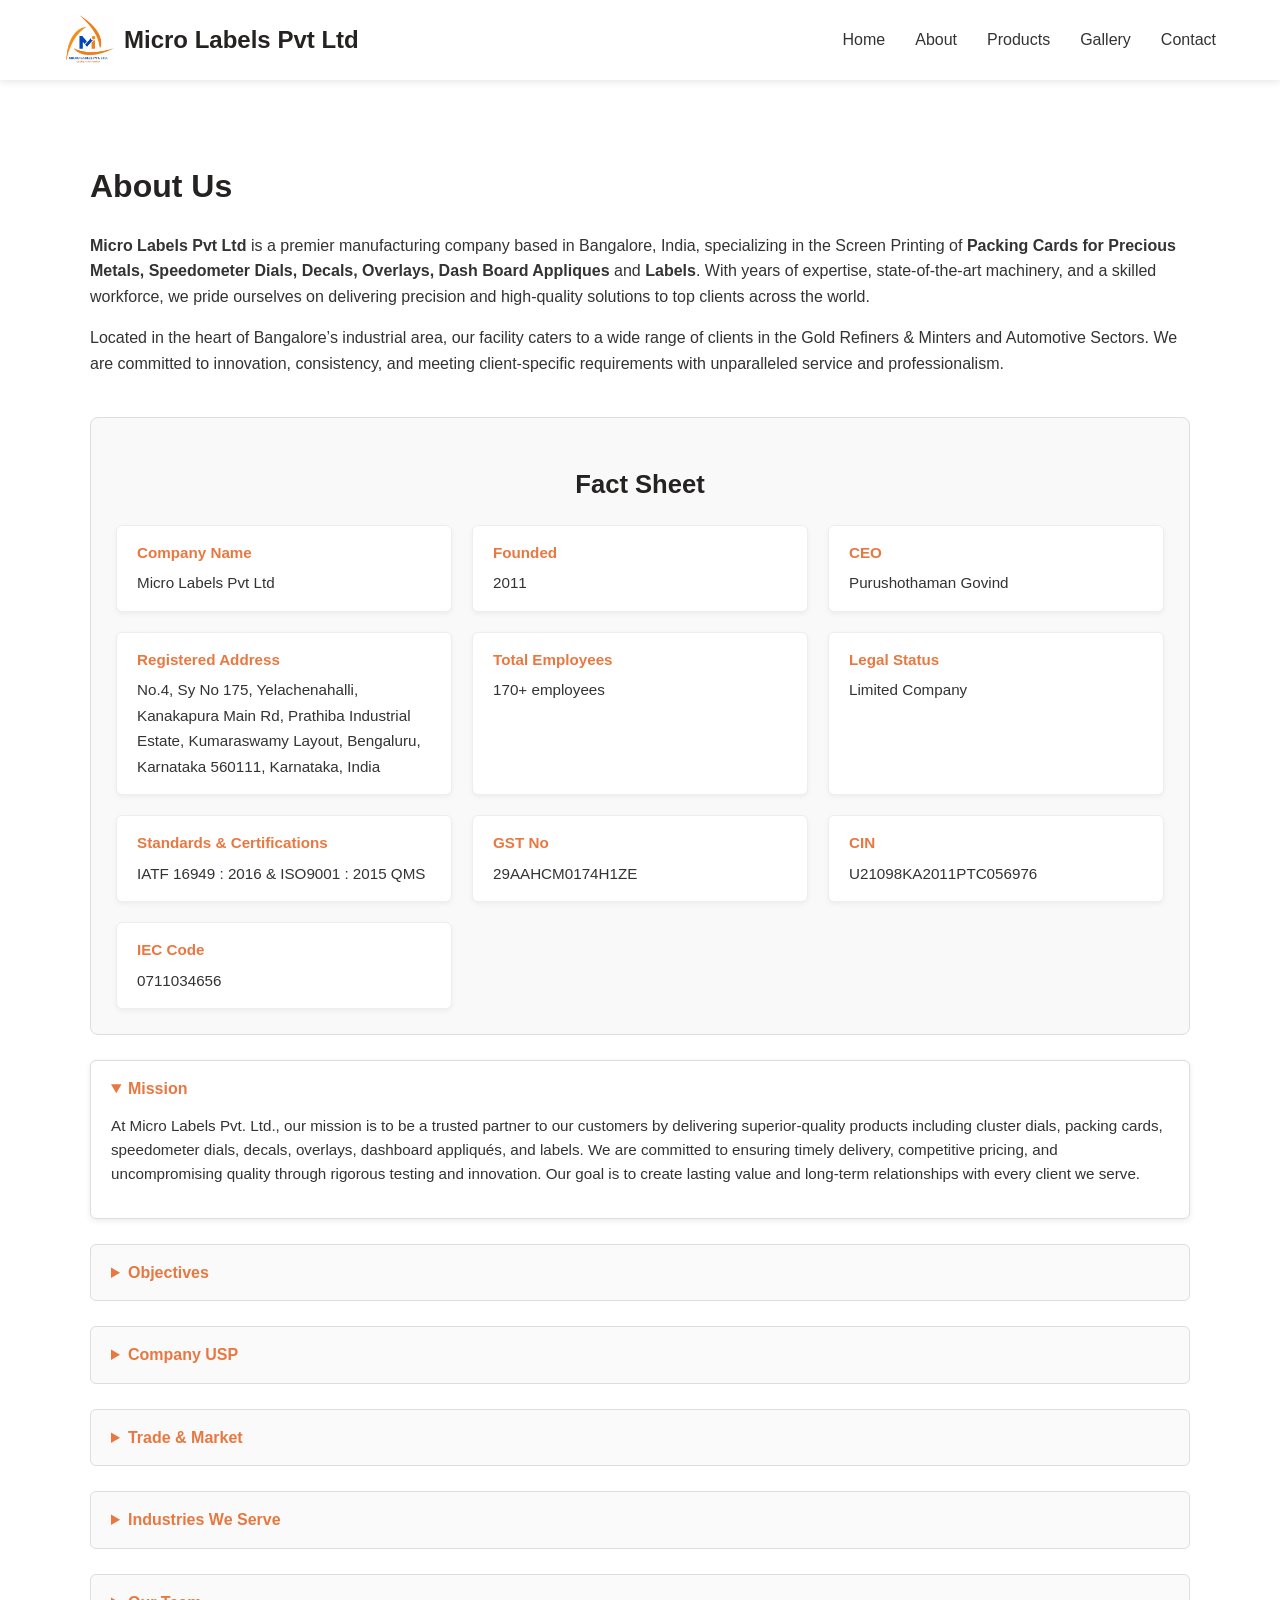
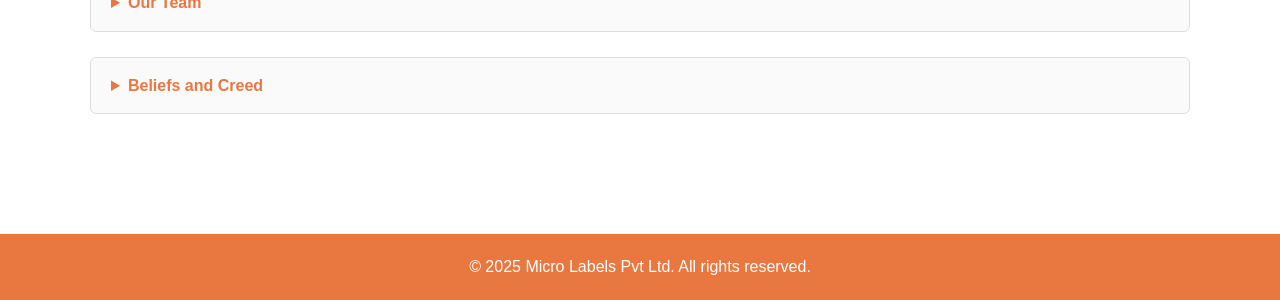
==== about.html @ 2e4897f5 "mlpl" ====
<!DOCTYPE html>
<html lang="en">

<head>
  <meta charset="UTF-8">
  <meta name="viewport" content="width=device-width, initial-scale=1.0">
  <title>Home - Micro Labels Pvt Ltd</title>
  <link rel="stylesheet" href="https://cdnjs.cloudflare.com/ajax/libs/font-awesome/6.5.0/css/all.min.css">
  <style>
    /* Reset and base styles */
    body {
      font-family: "Segoe UI", Tahoma, Geneva, Verdana, sans-serif;
      margin: 0;
      padding: 0;
      background-color: #fff;
      color: #333;
      line-height: 1.6;
      transition: all 0.3s ease;
    }

    a {
      text-decoration: none;
      color: inherit;
    }

    header {
      background: #fff;
      padding: 15px 5%;
      display: flex;
      align-items: center;
      justify-content: space-between;
      box-shadow: 0 2px 8px rgba(0, 0, 0, 0.1);
      position: relative;
      z-index: 10;
    }

    .logo-container {
      display: flex;
      align-items: center;
      gap: 10px;
    }

    .logo-container img {
      height: 50px;
      transition: 0.3s ease;
    }

    .company-name {
      font-size: 1.5rem;
      font-weight: bold;
      color: #252222;
      transition: 0.3s ease;
    }

    nav ul {
      list-style: none;
      display: flex;
      gap: 30px;
      margin: 0;
      padding: 0;
    }

    nav ul li a {
      font-weight: 500;
      transition: color 0.3s ease;
    }

    nav ul li a:hover {
      color: rgb(232, 120, 64);
    }

    .menu-toggle {
      display: none;
      font-size: 1.8rem;
      cursor: pointer;
      color: #252222;
    }

    main {
      padding: 60px 5%;
      max-width: 1100px;
      margin: auto;
    }

    h1 {
      color: #252222;
      margin-bottom: 20px;
      font-size: 2rem;
      transition: 0.3s ease;
    }

    p {
      margin-bottom: 16px;
      transition: 0.3s ease;
    }

    footer {
      background: rgb(232, 120, 64);
      color: #fff;
      text-align: center;
      padding: 20px 0;
      margin-top: 60px;
    }

    /* Fact Sheet styling */
    .fact-sheet {
      margin-top: 40px;
      background: #f9f9f9;
      border: 1px solid #ddd;
      padding: 25px;
      border-radius: 8px;
    }

    .fact-sheet h2 {
      margin-bottom: 20px;
      font-size: 1.6rem;
      color: #252222;
      text-align: center;
    }

    .fact-grid {
      display: grid;
      grid-template-columns: repeat(auto-fit, minmax(280px, 1fr));
      gap: 20px;
    }

    .fact-item {
      background: #fff;
      border: 1px solid #eee;
      padding: 15px 20px;
      border-radius: 6px;
      box-shadow: 0 2px 5px rgba(0, 0, 0, 0.05);
      transition: transform 0.2s ease, box-shadow 0.2s ease;
    }

    .fact-item:hover {
      transform: translateY(-3px);
      box-shadow: 0 4px 10px rgba(0, 0, 0, 0.1);
    }

    .fact-item strong {
      display: block;
      font-size: 0.95rem;
      color: rgb(232, 120, 64);
      margin-bottom: 5px;
    }

    .fact-item span {
      font-size: 0.95rem;
      color: #333;
    }

    /* Collapsible sections */
    details {
      margin-top: 25px;
      border: 1px solid #ddd;
      border-radius: 6px;
      padding: 15px 20px;
      background: #fafafa;
      transition: 0.3s ease;
    }

    details[open] {
      background: #fff;
      box-shadow: 0 2px 6px rgba(0, 0, 0, 0.08);
    }

    summary {
      font-weight: 600;
      cursor: pointer;
      color: rgb(232, 120, 64);
      font-size: 1rem;
    }

    summary::-webkit-details-marker {
      display: none;
    }

    details p,
    details ul {
      margin-top: 12px;
      font-size: 0.95rem;
    }

    /* Responsive - Tablet */
    @media (max-width: 768px) {
      .menu-toggle {
        display: block;
      }

      nav {
        position: fixed;
        top: 0;
        right: -250px;
        height: 100%;
        width: 250px;
        background: #fff;
        box-shadow: -2px 0 8px rgba(0, 0, 0, 0.15);
        transition: right 0.3s ease;
        display: flex;
        flex-direction: column;
        padding-top: 80px;
        z-index: 9;
      }

      nav.open {
        right: 0;
      }

      nav ul {
        flex-direction: column;
        gap: 20px;
        padding-left: 0;
        margin: 0;
      }

      nav ul li {
        text-align: center;
      }

      main {
        padding: 50px 5%;
      }
    }

    /* Ultra small screens (<480px) */
    @media (max-width: 480px) {
      header {
        padding: 10px 3%;
      }

      .logo-container img {
        height: 40px;
      }

      .company-name {
        font-size: 1.2rem;
      }

      h1 {
        font-size: 1.4rem;
      }

      p {
        font-size: 0.9rem;
      }

      nav {
        width: 200px;
      }
    }

    /* Overlay for mobile menu */
    .overlay {
      display: none;
      position: fixed;
      top: 0;
      left: 0;
      height: 100%;
      width: 100%;
      background: rgba(0, 0, 0, 0.3);
      z-index: 8;
      transition: opacity 0.3s ease;
    }

    .overlay.active {
      display: block;
    }
  </style>
</head>

<body>
  <header>
    <div class="logo-container">
      <img src="./logo.jpg" alt="Micro Labels Logo">
      <span class="company-name">Micro Labels Pvt Ltd</span>
    </div>
    <i class="fas fa-bars menu-toggle"></i>
    <nav>
      <ul>
        <li><a href="./index.html">Home</a></li>
        <li><a href="./about.html">About</a></li>
        <li><a href="./Products.html">Products</a></li>
        <li><a href="./Gallery.html">Gallery</a></li>
        <li><a href="./Contact.html">Contact</a></li>
      </ul>
    </nav>
  </header>

  <div class="overlay"></div>

  <!-- Replace ONLY the <main> content in your existing code with the following -->
<main>
  <h1>About Us</h1>
  <p><strong>Micro Labels Pvt Ltd</strong> is a premier manufacturing company based in Bangalore, India, specializing in the Screen Printing of <strong>Packing Cards for Precious Metals, Speedometer Dials, Decals, Overlays, Dash Board Appliques</strong> and <strong>Labels</strong>. With years of expertise, state-of-the-art machinery, and a skilled workforce, we pride ourselves on delivering precision and high-quality solutions to top clients across the world.</p>
  <p>Located in the heart of Bangalore’s industrial area, our facility caters to a wide range of clients in the Gold Refiners & Minters and Automotive Sectors. We are committed to innovation, consistency, and meeting client-specific requirements with unparalleled service and professionalism.</p>

  <!-- Fact Sheet Section -->
  <div class="fact-sheet">
    <h2>Fact Sheet</h2>
    <div class="fact-grid">
      <div class="fact-item"><strong>Company Name</strong><span>Micro Labels Pvt Ltd</span></div>
      <div class="fact-item"><strong>Founded</strong><span>2011</span></div>
      <div class="fact-item"><strong>CEO</strong><span>Purushothaman Govind</span></div>
      <div class="fact-item"><strong>Registered Address</strong><span>No.4, Sy No 175, Yelachenahalli, Kanakapura Main Rd, Prathiba Industrial Estate, Kumaraswamy Layout, Bengaluru, Karnataka 560111, Karnataka, India</span></div>
      <div class="fact-item"><strong>Total Employees</strong><span>170+ employees</span></div>
      <div class="fact-item"><strong>Legal Status</strong><span>Limited Company</span></div>
      <div class="fact-item"><strong>Standards & Certifications</strong><span>IATF 16949 : 2016 & ISO9001 : 2015 QMS</span></div>
      <div class="fact-item"><strong>GST No</strong><span>29AAHCM0174H1ZE</span></div>
      <div class="fact-item"><strong>CIN</strong><span>U21098KA2011PTC056976</span></div>
      <div class="fact-item"><strong>IEC Code</strong><span>0711034656</span></div>
      </div>
  </div>

  <!-- Additional Details -->
  <details open>
    <summary>Mission</summary>
    <p>At Micro Labels Pvt. Ltd., our mission is to be a trusted partner to our customers by delivering superior-quality products including cluster dials, packing cards, speedometer dials, decals, overlays, dashboard appliqués, and labels. We are committed to ensuring timely delivery, competitive pricing, and uncompromising quality through rigorous testing and innovation. Our goal is to create lasting value and long-term relationships with every client we serve.</p>
  </details>

  <details>
    <summary>Objectives</summary>
    <ul>
      <li>To serve our clients adequately through qualitative products with a global vision in mind</li>
      <li>To achieve personal and professional goals by offering the most qualitative range in the industry</li>
      <li>To maintain and sustain constant growth in the company with dedication</li>
      <li>To offer appropriate solutions to customer issues successfully</li>
    </ul>
  </details>

  <details>
    <summary>Company USP</summary>
    <ul>
      <li>Experienced R&D Department</li>
      <li>Large Production Capacity</li>
      <li>Quality Measures / Testing Facilities</li>
    </ul>
  </details>

  <details>
    <summary>Trade & Market</summary>
    <ul>
      <li>Export Percentage: Up to 50%</li>
      <li>Export Countries: UAE, South Korea, Germany, Egypt.</li>
    </ul>
  </details>

  <details>
    <summary>Industries We Serve</summary>
    <ul>
      <li>Automobile Industries</li>
      <li>Gold Minting & Refiners</li>
      <li>Electrical & Electronic Industries</li>
    </ul>
  </details>

  <details>
    <summary>Our Team</summary>
    <p>We have the support of efficient and well-qualified manpower — engineers, technicians, procurement agents, R&D staff, warehousing & packaging personnel, and other support staff. This helps us with both bulk production and timely delivery.</p>
  </details>

  <details>
    <summary>Beliefs and Creed</summary>
    <ul>
      <li>Work with zeal, enthusiasm, interest, and high spirits</li>
      <li>Help ourselves in the best possible manner to achieve our goals</li>
      <li>Create a cordial and comfortable work environment</li>
    </ul>
  </details>
</main>
  <footer>
    &copy; 2025 Micro Labels Pvt Ltd. All rights reserved.
  </footer>

  <script>
    const menuToggle = document.querySelector('.menu-toggle');
    const nav = document.querySelector('nav');
    const overlay = document.querySelector('.overlay');

    menuToggle.addEventListener('click', () => {
      nav.classList.toggle('open');
      overlay.classList.toggle('active');
    });

    overlay.addEventListener('click', () => {
      nav.classList.remove('open');
      overlay.classList.remove('active');
    });
  </script>
</body>

</html>
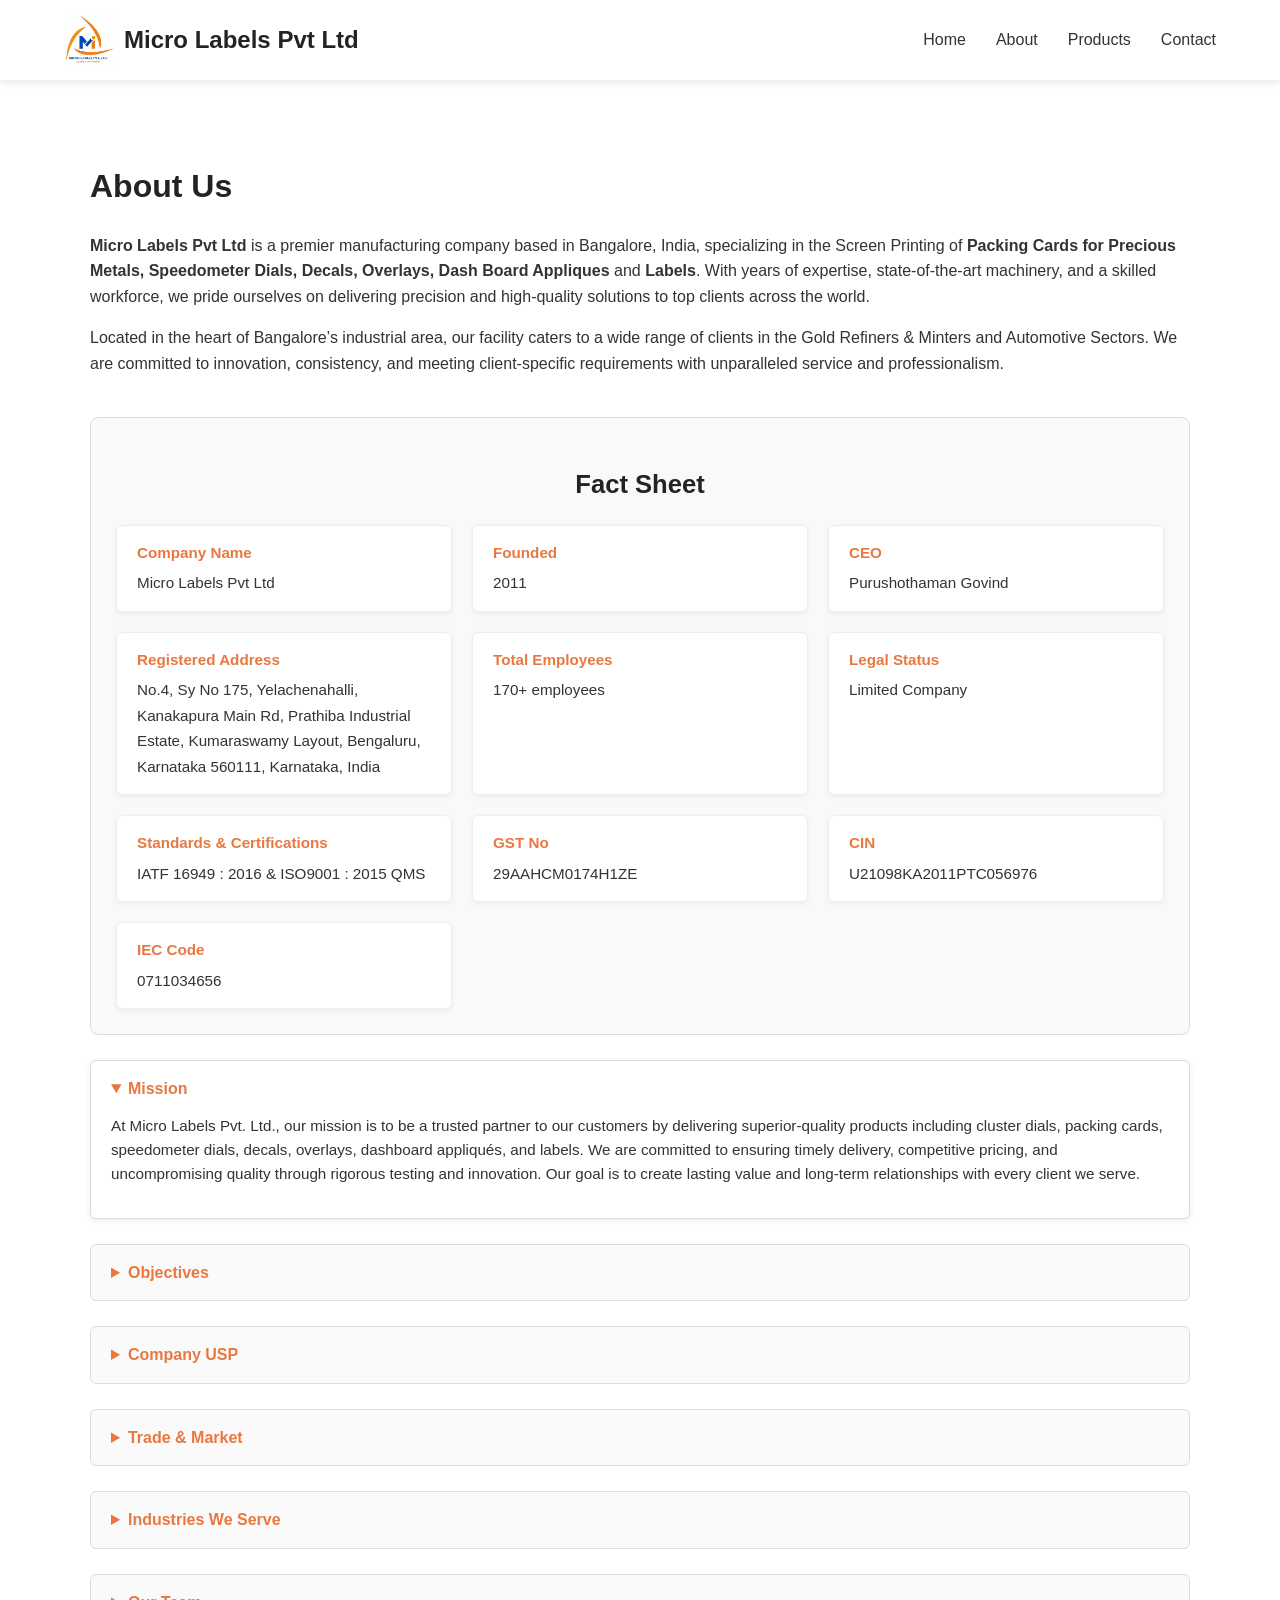
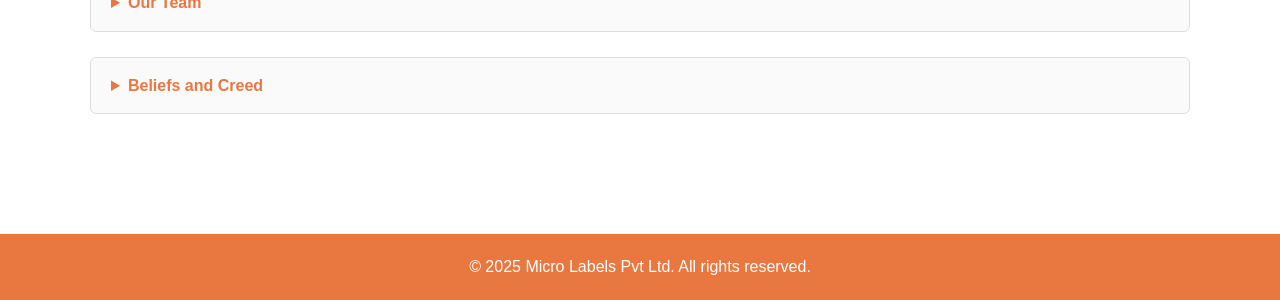
==== commit dc1e4185: "Initial commit" ====
--- a/about.html
+++ b/about.html
@@ -281,7 +281,6 @@
         <li><a href="./index.html">Home</a></li>
         <li><a href="./about.html">About</a></li>
         <li><a href="./Products.html">Products</a></li>
-        <li><a href="./Gallery.html">Gallery</a></li>
         <li><a href="./Contact.html">Contact</a></li>
       </ul>
     </nav>
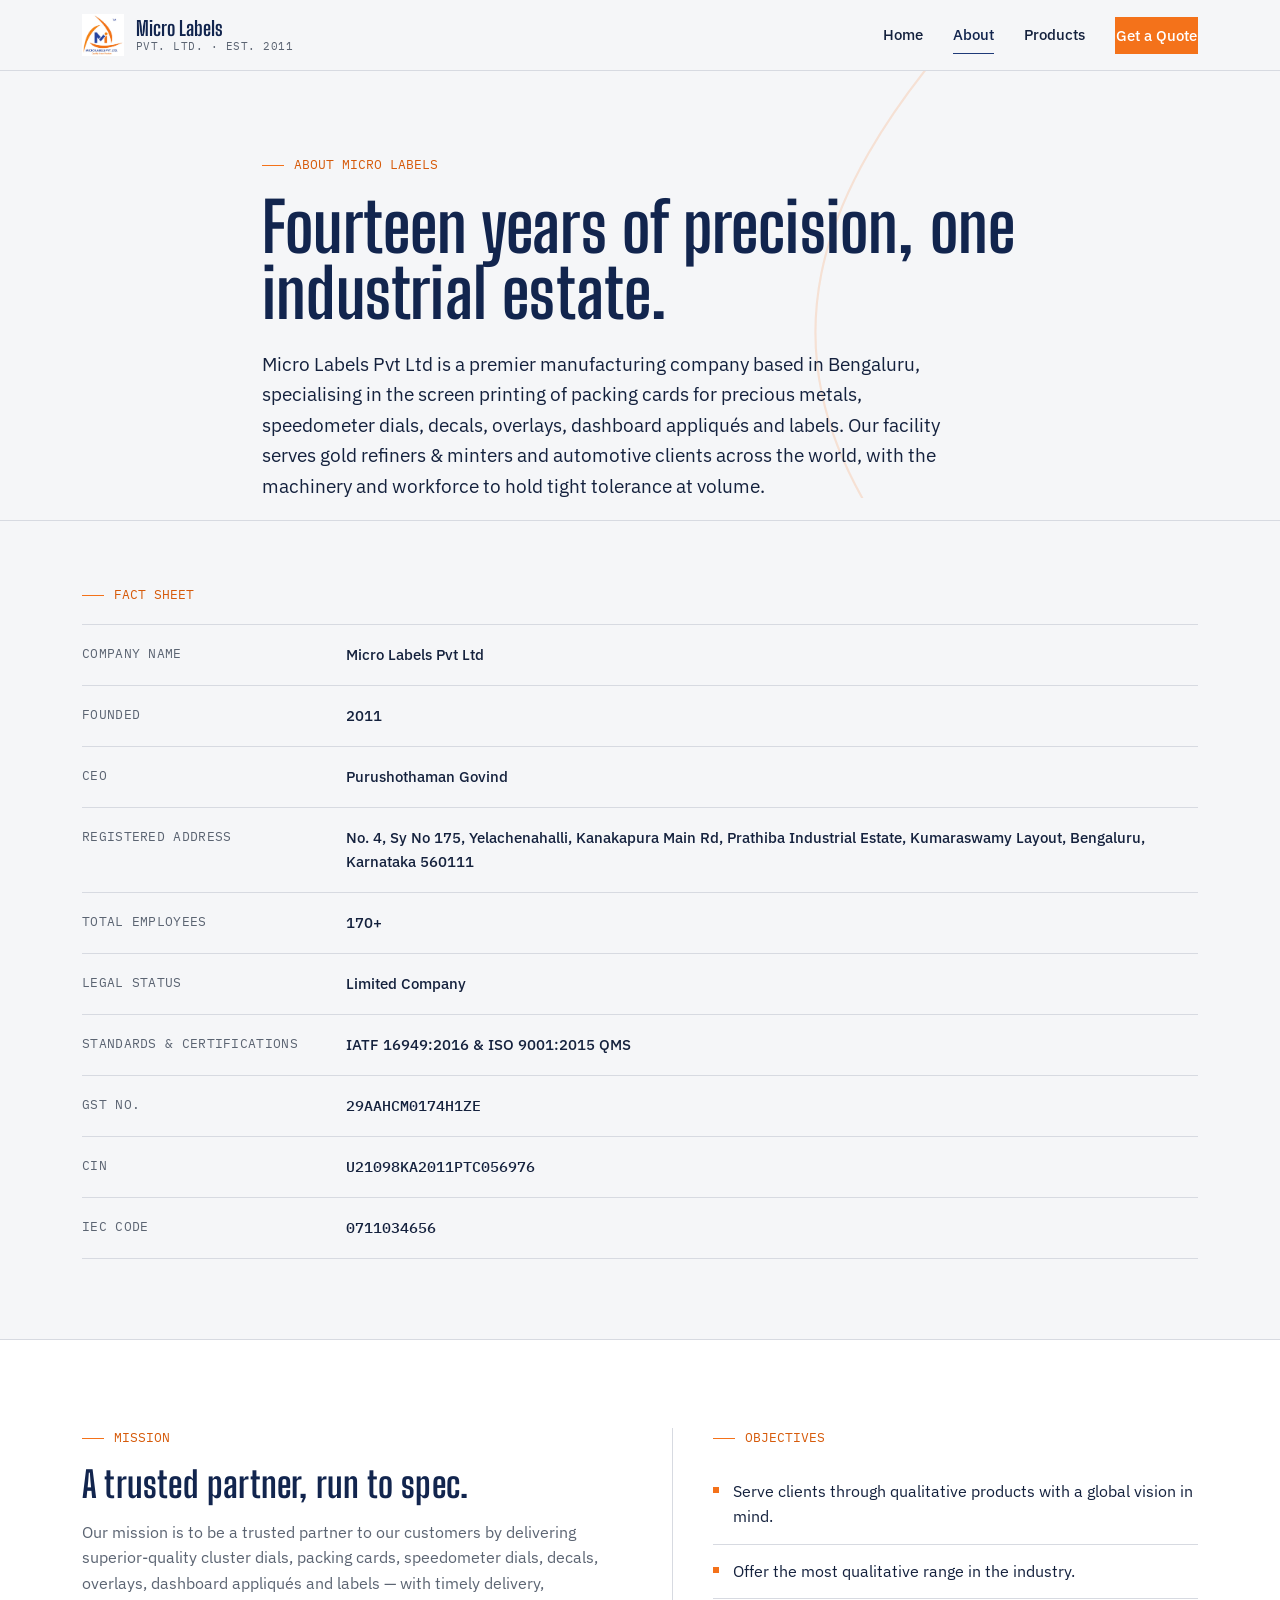
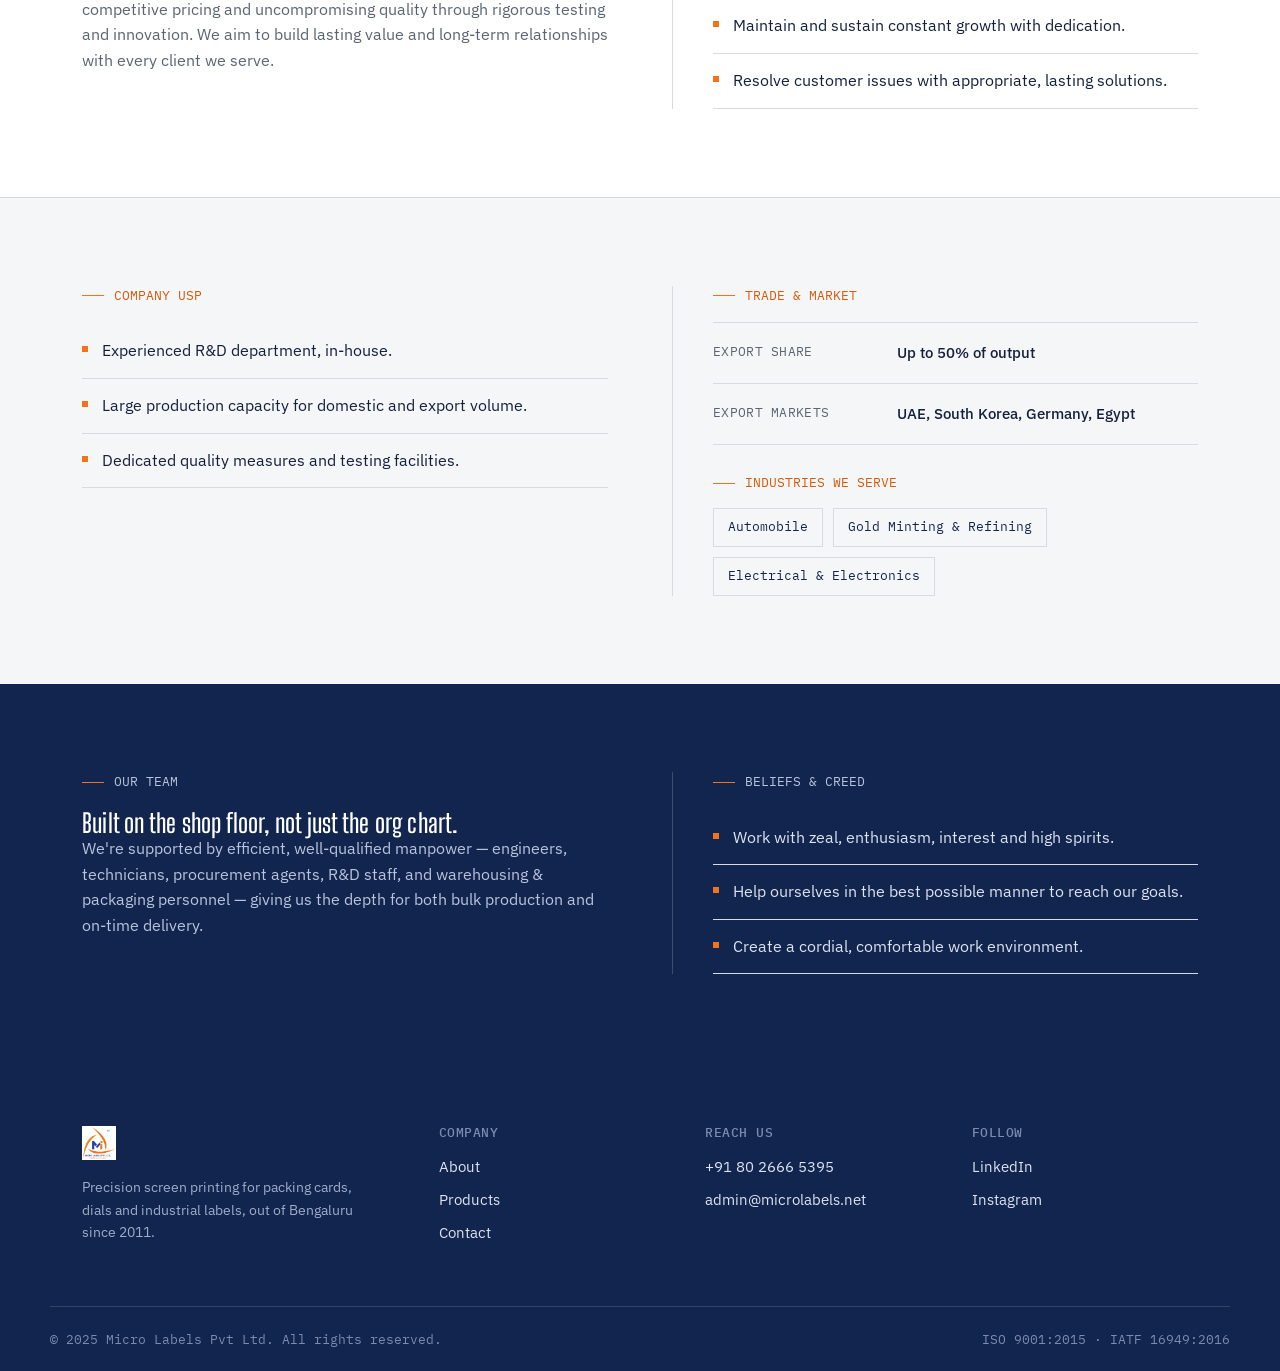
==== commit 0e3a4273: "Add files via upload" ====
--- a/about.html
+++ b/about.html
@@ -1,391 +1,153 @@
 <!DOCTYPE html>
 <html lang="en">
+<head>
+<meta charset="UTF-8">
+<meta name="viewport" content="width=device-width, initial-scale=1.0">
+<title>About &mdash; Micro Labels Pvt Ltd</title>
+<meta name="description" content="Micro Labels Pvt Ltd, founded 2011 in Bengaluru: 170+ employees, ISO 9001:2015 and IATF 16949:2016 certified manufacturer of packing cards, dials and labels.">
+<link rel="stylesheet" href="style.css">
+</head>
+<body>
 
-<head>
-  <meta charset="UTF-8">
-  <meta name="viewport" content="width=device-width, initial-scale=1.0">
-  <title>Home - Micro Labels Pvt Ltd</title>
-  <link rel="stylesheet" href="https://cdnjs.cloudflare.com/ajax/libs/font-awesome/6.5.0/css/all.min.css">
-  <style>
-    /* Reset and base styles */
-    body {
-      font-family: "Segoe UI", Tahoma, Geneva, Verdana, sans-serif;
-      margin: 0;
-      padding: 0;
-      background-color: #fff;
-      color: #333;
-      line-height: 1.6;
-      transition: all 0.3s ease;
-    }
+<header class="site-header">
+  <div class="header-inner">
+    <a class="brand" href="index.html">
+      <img class="brand-mark" src="logo.jpg" alt="Micro Labels Pvt Ltd">
+      <span class="brand-word">Micro Labels<small>PVT. LTD. &middot; EST. 2011</small></span>
+    </a>
+    <nav class="site-nav">
+      <a href="index.html">Home</a>
+      <a href="about.html" class="active">About</a>
+      <a href="Products.html">Products</a>
+      <a href="Contact.html" class="btn nav-cta">Get a Quote</a>
+    </nav>
+  </div>
+</header>
 
-    a {
-      text-decoration: none;
-      color: inherit;
-    }
+<section class="hero" style="padding-bottom:0;">
+  <svg class="hero-arc" viewBox="0 0 1200 400" preserveAspectRatio="none" aria-hidden="true">
+    <path d="M 900 -40 C 760 120, 720 260, 820 420" fill="none" stroke="#F4721A" stroke-width="2" opacity="0.16"/>
+  </svg>
+  <div class="wrap" style="position:relative; z-index:1; max-width:820px;">
+    <p class="eyebrow">ABOUT MICRO LABELS</p>
+    <h1 style="font-size:clamp(40px,6vw,68px);">Fourteen years of precision, one industrial estate.</h1>
+    <p class="lede" style="margin-top:22px;">Micro Labels Pvt Ltd is a premier manufacturing company based in Bengaluru, specialising in the screen printing of packing cards for precious metals, speedometer dials, decals, overlays, dashboard appliqu&eacute;s and labels. Our facility serves gold refiners &amp; minters and automotive clients across the world, with the machinery and workforce to hold tight tolerance at volume.</p>
+  </div>
+</section>
 
-    header {
-      background: #fff;
-      padding: 15px 5%;
-      display: flex;
-      align-items: center;
-      justify-content: space-between;
-      box-shadow: 0 2px 8px rgba(0, 0, 0, 0.1);
-      position: relative;
-      z-index: 10;
-    }
+<section class="section-tight">
+  <div class="wrap">
+    <p class="eyebrow">FACT SHEET</p>
+    <dl class="factsheet">
+      <div class="fact-row"><dt>COMPANY NAME</dt><dd>Micro Labels Pvt Ltd</dd></div>
+      <div class="fact-row"><dt>FOUNDED</dt><dd>2011</dd></div>
+      <div class="fact-row"><dt>CEO</dt><dd>Purushothaman Govind</dd></div>
+      <div class="fact-row"><dt>REGISTERED ADDRESS</dt><dd>No. 4, Sy No 175, Yelachenahalli, Kanakapura Main Rd, Prathiba Industrial Estate, Kumaraswamy Layout, Bengaluru, Karnataka 560111</dd></div>
+      <div class="fact-row"><dt>TOTAL EMPLOYEES</dt><dd>170+</dd></div>
+      <div class="fact-row"><dt>LEGAL STATUS</dt><dd>Limited Company</dd></div>
+      <div class="fact-row"><dt>STANDARDS &amp; CERTIFICATIONS</dt><dd>IATF 16949:2016 &amp; ISO 9001:2015 QMS</dd></div>
+      <div class="fact-row"><dt>GST NO.</dt><dd class="mono">29AAHCM0174H1ZE</dd></div>
+      <div class="fact-row"><dt>CIN</dt><dd class="mono">U21098KA2011PTC056976</dd></div>
+      <div class="fact-row"><dt>IEC CODE</dt><dd class="mono">0711034656</dd></div>
+    </dl>
+  </div>
+</section>
 
-    .logo-container {
-      display: flex;
-      align-items: center;
-      gap: 10px;
-    }
+<section class="on-steel">
+  <div class="wrap split">
+    <div>
+      <p class="eyebrow">MISSION</p>
+      <h2 style="font-size:clamp(26px,3vw,36px);">A trusted partner, run to spec.</h2>
+      <p style="margin-top:18px;">Our mission is to be a trusted partner to our customers by delivering superior-quality cluster dials, packing cards, speedometer dials, decals, overlays, dashboard appliqu&eacute;s and labels &mdash; with timely delivery, competitive pricing and uncompromising quality through rigorous testing and innovation. We aim to build lasting value and long-term relationships with every client we serve.</p>
+    </div>
+    <div class="rule-left">
+      <p class="eyebrow" style="margin-bottom:16px;">OBJECTIVES</p>
+      <ul class="list-plain">
+        <li>Serve clients through qualitative products with a global vision in mind.</li>
+        <li>Offer the most qualitative range in the industry.</li>
+        <li>Maintain and sustain constant growth with dedication.</li>
+        <li>Resolve customer issues with appropriate, lasting solutions.</li>
+      </ul>
+    </div>
+  </div>
+</section>
 
-    .logo-container img {
-      height: 50px;
-      transition: 0.3s ease;
-    }
+<section>
+  <div class="wrap split">
+    <div>
+      <p class="eyebrow">COMPANY USP</p>
+      <ul class="list-plain">
+        <li>Experienced R&amp;D department, in-house.</li>
+        <li>Large production capacity for domestic and export volume.</li>
+        <li>Dedicated quality measures and testing facilities.</li>
+      </ul>
+    </div>
+    <div class="rule-left">
+      <p class="eyebrow" style="margin-bottom:16px;">TRADE &amp; MARKET</p>
+      <div class="fact-row" style="grid-template-columns: 160px 1fr; border-top:1px solid var(--steel-line);">
+        <dt style="font-family:var(--font-mono); font-size:12.5px; color:var(--muted);">EXPORT SHARE</dt>
+        <dd style="margin:0; font-weight:500;">Up to 50% of output</dd>
+      </div>
+      <div class="fact-row" style="grid-template-columns: 160px 1fr;">
+        <dt style="font-family:var(--font-mono); font-size:12.5px; color:var(--muted);">EXPORT MARKETS</dt>
+        <dd style="margin:0; font-weight:500;">UAE, South Korea, Germany, Egypt</dd>
+      </div>
+      <p class="eyebrow" style="margin:28px 0 14px;">INDUSTRIES WE SERVE</p>
+      <div class="pill-list">
+        <span class="pill">Automobile</span>
+        <span class="pill">Gold Minting &amp; Refining</span>
+        <span class="pill">Electrical &amp; Electronics</span>
+      </div>
+    </div>
+  </div>
+</section>
 
-    .company-name {
-      font-size: 1.5rem;
-      font-weight: bold;
-      color: #252222;
-      transition: 0.3s ease;
-    }
+<section class="on-navy">
+  <div class="wrap split">
+    <div>
+      <p class="eyebrow">OUR TEAM</p>
+      <h3>Built on the shop floor, not just the org chart.</h3>
+      <p>We're supported by efficient, well-qualified manpower &mdash; engineers, technicians, procurement agents, R&amp;D staff, and warehousing &amp; packaging personnel &mdash; giving us the depth for both bulk production and on-time delivery.</p>
+    </div>
+    <div class="rule-left" style="border-color: rgba(255,255,255,0.18);">
+      <p class="eyebrow">BELIEFS &amp; CREED</p>
+      <ul class="list-plain" style="color:#fff;">
+        <li style="color:#DCE2EF;">Work with zeal, enthusiasm, interest and high spirits.</li>
+        <li style="color:#DCE2EF;">Help ourselves in the best possible manner to reach our goals.</li>
+        <li style="color:#DCE2EF;">Create a cordial, comfortable work environment.</li>
+      </ul>
+    </div>
+  </div>
+</section>
 
-    nav ul {
-      list-style: none;
-      display: flex;
-      gap: 30px;
-      margin: 0;
-      padding: 0;
-    }
+<footer class="site-footer">
+  <div class="wrap footer-grid">
+    <div class="footer-brand">
+      <img class="footer-mark" src="logo.jpg" alt="Micro Labels Pvt Ltd">
+      <p>Precision screen printing for packing cards, dials and industrial labels, out of Bengaluru since 2011.</p>
+    </div>
+    <div class="footer-col">
+      <h3>COMPANY</h3>
+      <a href="about.html">About</a>
+      <a href="Products.html">Products</a>
+      <a href="Contact.html">Contact</a>
+    </div>
+    <div class="footer-col">
+      <h3>REACH US</h3>
+      <a href="tel:+918026665395">+91 80 2666 5395</a>
+      <a href="mailto:admin@microlabels.net">admin@microlabels.net</a>
+    </div>
+    <div class="footer-col">
+      <h3>FOLLOW</h3>
+      <a href="https://www.linkedin.com/in/micro-labels-pvt-ltd-71b951381" target="_blank" rel="noopener">LinkedIn</a>
+      <a href="https://www.instagram.com/microlabels.pvt.ltd?igsh=aDNhcXE5Z3B6YW5l&utm_source=qr" target="_blank" rel="noopener">Instagram</a>
+    </div>
+  </div>
+  <div class="wrap footer-bottom">
+    <span>© 2025 Micro Labels Pvt Ltd. All rights reserved.</span>
+    <span>ISO 9001:2015 &middot; IATF 16949:2016</span>
+  </div>
+</footer>
 
-    nav ul li a {
-      font-weight: 500;
-      transition: color 0.3s ease;
-    }
-
-    nav ul li a:hover {
-      color: rgb(232, 120, 64);
-    }
-
-    .menu-toggle {
-      display: none;
-      font-size: 1.8rem;
-      cursor: pointer;
-      color: #252222;
-    }
-
-    main {
-      padding: 60px 5%;
-      max-width: 1100px;
-      margin: auto;
-    }
-
-    h1 {
-      color: #252222;
-      margin-bottom: 20px;
-      font-size: 2rem;
-      transition: 0.3s ease;
-    }
-
-    p {
-      margin-bottom: 16px;
-      transition: 0.3s ease;
-    }
-
-    footer {
-      background: rgb(232, 120, 64);
-      color: #fff;
-      text-align: center;
-      padding: 20px 0;
-      margin-top: 60px;
-    }
-
-    /* Fact Sheet styling */
-    .fact-sheet {
-      margin-top: 40px;
-      background: #f9f9f9;
-      border: 1px solid #ddd;
-      padding: 25px;
-      border-radius: 8px;
-    }
-
-    .fact-sheet h2 {
-      margin-bottom: 20px;
-      font-size: 1.6rem;
-      color: #252222;
-      text-align: center;
-    }
-
-    .fact-grid {
-      display: grid;
-      grid-template-columns: repeat(auto-fit, minmax(280px, 1fr));
-      gap: 20px;
-    }
-
-    .fact-item {
-      background: #fff;
-      border: 1px solid #eee;
-      padding: 15px 20px;
-      border-radius: 6px;
-      box-shadow: 0 2px 5px rgba(0, 0, 0, 0.05);
-      transition: transform 0.2s ease, box-shadow 0.2s ease;
-    }
-
-    .fact-item:hover {
-      transform: translateY(-3px);
-      box-shadow: 0 4px 10px rgba(0, 0, 0, 0.1);
-    }
-
-    .fact-item strong {
-      display: block;
-      font-size: 0.95rem;
-      color: rgb(232, 120, 64);
-      margin-bottom: 5px;
-    }
-
-    .fact-item span {
-      font-size: 0.95rem;
-      color: #333;
-    }
-
-    /* Collapsible sections */
-    details {
-      margin-top: 25px;
-      border: 1px solid #ddd;
-      border-radius: 6px;
-      padding: 15px 20px;
-      background: #fafafa;
-      transition: 0.3s ease;
-    }
-
-    details[open] {
-      background: #fff;
-      box-shadow: 0 2px 6px rgba(0, 0, 0, 0.08);
-    }
-
-    summary {
-      font-weight: 600;
-      cursor: pointer;
-      color: rgb(232, 120, 64);
-      font-size: 1rem;
-    }
-
-    summary::-webkit-details-marker {
-      display: none;
-    }
-
-    details p,
-    details ul {
-      margin-top: 12px;
-      font-size: 0.95rem;
-    }
-
-    /* Responsive - Tablet */
-    @media (max-width: 768px) {
-      .menu-toggle {
-        display: block;
-      }
-
-      nav {
-        position: fixed;
-        top: 0;
-        right: -250px;
-        height: 100%;
-        width: 250px;
-        background: #fff;
-        box-shadow: -2px 0 8px rgba(0, 0, 0, 0.15);
-        transition: right 0.3s ease;
-        display: flex;
-        flex-direction: column;
-        padding-top: 80px;
-        z-index: 9;
-      }
-
-      nav.open {
-        right: 0;
-      }
-
-      nav ul {
-        flex-direction: column;
-        gap: 20px;
-        padding-left: 0;
-        margin: 0;
-      }
-
-      nav ul li {
-        text-align: center;
-      }
-
-      main {
-        padding: 50px 5%;
-      }
-    }
-
-    /* Ultra small screens (<480px) */
-    @media (max-width: 480px) {
-      header {
-        padding: 10px 3%;
-      }
-
-      .logo-container img {
-        height: 40px;
-      }
-
-      .company-name {
-        font-size: 1.2rem;
-      }
-
-      h1 {
-        font-size: 1.4rem;
-      }
-
-      p {
-        font-size: 0.9rem;
-      }
-
-      nav {
-        width: 200px;
-      }
-    }
-
-    /* Overlay for mobile menu */
-    .overlay {
-      display: none;
-      position: fixed;
-      top: 0;
-      left: 0;
-      height: 100%;
-      width: 100%;
-      background: rgba(0, 0, 0, 0.3);
-      z-index: 8;
-      transition: opacity 0.3s ease;
-    }
-
-    .overlay.active {
-      display: block;
-    }
-  </style>
-</head>
-
-<body>
-  <header>
-    <div class="logo-container">
-      <img src="./logo.jpg" alt="Micro Labels Logo">
-      <span class="company-name">Micro Labels Pvt Ltd</span>
-    </div>
-    <i class="fas fa-bars menu-toggle"></i>
-    <nav>
-      <ul>
-        <li><a href="./index.html">Home</a></li>
-        <li><a href="./about.html">About</a></li>
-        <li><a href="./Products.html">Products</a></li>
-        <li><a href="./Contact.html">Contact</a></li>
-      </ul>
-    </nav>
-  </header>
-
-  <div class="overlay"></div>
-
-  <!-- Replace ONLY the <main> content in your existing code with the following -->
-<main>
-  <h1>About Us</h1>
-  <p><strong>Micro Labels Pvt Ltd</strong> is a premier manufacturing company based in Bangalore, India, specializing in the Screen Printing of <strong>Packing Cards for Precious Metals, Speedometer Dials, Decals, Overlays, Dash Board Appliques</strong> and <strong>Labels</strong>. With years of expertise, state-of-the-art machinery, and a skilled workforce, we pride ourselves on delivering precision and high-quality solutions to top clients across the world.</p>
-  <p>Located in the heart of Bangalore’s industrial area, our facility caters to a wide range of clients in the Gold Refiners & Minters and Automotive Sectors. We are committed to innovation, consistency, and meeting client-specific requirements with unparalleled service and professionalism.</p>
-
-  <!-- Fact Sheet Section -->
-  <div class="fact-sheet">
-    <h2>Fact Sheet</h2>
-    <div class="fact-grid">
-      <div class="fact-item"><strong>Company Name</strong><span>Micro Labels Pvt Ltd</span></div>
-      <div class="fact-item"><strong>Founded</strong><span>2011</span></div>
-      <div class="fact-item"><strong>CEO</strong><span>Purushothaman Govind</span></div>
-      <div class="fact-item"><strong>Registered Address</strong><span>No.4, Sy No 175, Yelachenahalli, Kanakapura Main Rd, Prathiba Industrial Estate, Kumaraswamy Layout, Bengaluru, Karnataka 560111, Karnataka, India</span></div>
-      <div class="fact-item"><strong>Total Employees</strong><span>170+ employees</span></div>
-      <div class="fact-item"><strong>Legal Status</strong><span>Limited Company</span></div>
-      <div class="fact-item"><strong>Standards & Certifications</strong><span>IATF 16949 : 2016 & ISO9001 : 2015 QMS</span></div>
-      <div class="fact-item"><strong>GST No</strong><span>29AAHCM0174H1ZE</span></div>
-      <div class="fact-item"><strong>CIN</strong><span>U21098KA2011PTC056976</span></div>
-      <div class="fact-item"><strong>IEC Code</strong><span>0711034656</span></div>
-      </div>
-  </div>
-
-  <!-- Additional Details -->
-  <details open>
-    <summary>Mission</summary>
-    <p>At Micro Labels Pvt. Ltd., our mission is to be a trusted partner to our customers by delivering superior-quality products including cluster dials, packing cards, speedometer dials, decals, overlays, dashboard appliqués, and labels. We are committed to ensuring timely delivery, competitive pricing, and uncompromising quality through rigorous testing and innovation. Our goal is to create lasting value and long-term relationships with every client we serve.</p>
-  </details>
-
-  <details>
-    <summary>Objectives</summary>
-    <ul>
-      <li>To serve our clients adequately through qualitative products with a global vision in mind</li>
-      <li>To achieve personal and professional goals by offering the most qualitative range in the industry</li>
-      <li>To maintain and sustain constant growth in the company with dedication</li>
-      <li>To offer appropriate solutions to customer issues successfully</li>
-    </ul>
-  </details>
-
-  <details>
-    <summary>Company USP</summary>
-    <ul>
-      <li>Experienced R&D Department</li>
-      <li>Large Production Capacity</li>
-      <li>Quality Measures / Testing Facilities</li>
-    </ul>
-  </details>
-
-  <details>
-    <summary>Trade & Market</summary>
-    <ul>
-      <li>Export Percentage: Up to 50%</li>
-      <li>Export Countries: UAE, South Korea, Germany, Egypt.</li>
-    </ul>
-  </details>
-
-  <details>
-    <summary>Industries We Serve</summary>
-    <ul>
-      <li>Automobile Industries</li>
-      <li>Gold Minting & Refiners</li>
-      <li>Electrical & Electronic Industries</li>
-    </ul>
-  </details>
-
-  <details>
-    <summary>Our Team</summary>
-    <p>We have the support of efficient and well-qualified manpower — engineers, technicians, procurement agents, R&D staff, warehousing & packaging personnel, and other support staff. This helps us with both bulk production and timely delivery.</p>
-  </details>
-
-  <details>
-    <summary>Beliefs and Creed</summary>
-    <ul>
-      <li>Work with zeal, enthusiasm, interest, and high spirits</li>
-      <li>Help ourselves in the best possible manner to achieve our goals</li>
-      <li>Create a cordial and comfortable work environment</li>
-    </ul>
-  </details>
-</main>
-  <footer>
-    &copy; 2025 Micro Labels Pvt Ltd. All rights reserved.
-  </footer>
-
-  <script>
-    const menuToggle = document.querySelector('.menu-toggle');
-    const nav = document.querySelector('nav');
-    const overlay = document.querySelector('.overlay');
-
-    menuToggle.addEventListener('click', () => {
-      nav.classList.toggle('open');
-      overlay.classList.toggle('active');
-    });
-
-    overlay.addEventListener('click', () => {
-      nav.classList.remove('open');
-      overlay.classList.remove('active');
-    });
-  </script>
 </body>
-
 </html>
--- a/style.css
+++ b/style.css
@@ -0,0 +1,422 @@
+/* Micro Labels Pvt Ltd — site styles
+   Design concept: precision instrument. Hairline rules over card shadows,
+   spec-sheet data typography, an arc motif echoing the logo's swoosh. */
+
+@import url('https://fonts.googleapis.com/css2?family=Big+Shoulders+Display:wght@500;600;700;800&family=IBM+Plex+Sans:wght@400;500;600&family=IBM+Plex+Mono:wght@400;500&display=swap');
+
+:root{
+  --navy: #1E3A78;
+  --navy-deep: #12254E;
+  --orange: #F4721A;
+  --orange-deep: #D65A0A;
+  --ink: #14213D;
+  --paper: #F5F6F8;
+  --surface: #FFFFFF;
+  --steel: #E7E9EE;
+  --steel-line: #D7DAE1;
+  --gold: #B08D3F;
+  --muted: #5B6472;
+
+  --font-display: 'Big Shoulders Display', sans-serif;
+  --font-body: 'IBM Plex Sans', -apple-system, sans-serif;
+  --font-mono: 'IBM Plex Mono', monospace;
+
+  --container: 1180px;
+}
+
+*{ box-sizing: border-box; }
+html{ scroll-behavior: smooth; }
+body{
+  margin:0;
+  font-family: var(--font-body);
+  color: var(--ink);
+  background: var(--paper);
+  line-height: 1.6;
+  -webkit-font-smoothing: antialiased;
+}
+img{ max-width:100%; display:block; }
+a{ color: inherit; text-decoration:none; }
+:focus-visible{ outline: 2px solid var(--orange); outline-offset: 3px; }
+
+.wrap{
+  max-width: var(--container);
+  margin: 0 auto;
+  padding: 0 32px;
+}
+
+h1,h2,h3{
+  font-family: var(--font-display);
+  font-weight: 700;
+  line-height: 0.98;
+  margin: 0;
+  letter-spacing: 0.2px;
+  color: var(--navy-deep);
+}
+h1{ font-size: clamp(48px, 7vw, 92px); }
+h2{ font-size: clamp(32px, 4vw, 48px); }
+h3{ font-size: clamp(22px, 2.4vw, 26px); font-weight:600; }
+p{ margin: 0 0 1em; color: var(--muted); max-width: 62ch; }
+.lede{ font-size: 19px; color: var(--ink); }
+
+.mono{ font-family: var(--font-mono); }
+.eyebrow{
+  font-family: var(--font-mono);
+  font-size: 13px;
+  color: var(--orange-deep);
+  display:flex;
+  align-items:center;
+  gap: 10px;
+  margin-bottom: 18px;
+}
+.eyebrow::before{
+  content:"";
+  width: 22px; height: 1px;
+  background: var(--orange);
+}
+
+/* ---------- header ---------- */
+.site-header{
+  position: sticky; top:0; z-index: 50;
+  background: rgba(245,246,248,0.92);
+  backdrop-filter: blur(8px);
+  border-bottom: 1px solid var(--steel-line);
+}
+.header-inner{
+  max-width: var(--container);
+  margin: 0 auto;
+  padding: 14px 32px;
+  display:flex;
+  align-items:center;
+  justify-content: space-between;
+  gap: 24px;
+}
+.brand{
+  display:flex; align-items:center; gap:12px;
+}
+.brand-mark{ height: 42px; width:auto; }
+.brand-word{
+  font-family: var(--font-display);
+  font-weight:700;
+  font-size: 20px;
+  line-height:1;
+  color: var(--navy-deep);
+  display:flex; flex-direction:column;
+}
+.brand-word small{
+  font-family: var(--font-mono);
+  font-weight:400;
+  font-size:11px;
+  letter-spacing: 0.5px;
+  color: var(--muted);
+  margin-top:3px;
+}
+.site-nav{ display:flex; align-items:center; gap: 30px; }
+.site-nav a{
+  font-size: 15px;
+  font-weight:500;
+  color: var(--ink);
+  padding: 6px 0;
+  border-bottom: 1px solid transparent;
+  transition: border-color .15s ease, color .15s ease;
+}
+.site-nav a:hover{ border-color: var(--orange); }
+.site-nav a.active{ color: var(--navy-deep); border-color: var(--navy); }
+.btn{
+  display:inline-flex; align-items:center; gap:8px;
+  background: var(--orange);
+  color: #fff !important;
+  font-weight:600;
+  font-size:15px;
+  padding: 11px 22px;
+  border: 1px solid var(--orange);
+  transition: background .15s ease, transform .1s ease;
+}
+.btn:hover{ background: var(--orange-deep); border-color: var(--orange-deep); }
+.btn-outline{
+  background: transparent;
+  color: var(--navy-deep) !important;
+  border: 1px solid var(--steel-line);
+}
+.btn-outline:hover{ border-color: var(--navy); background: var(--surface); }
+.nav-cta{ border-bottom:none !important; }
+
+.menu-toggle{ display:none; }
+
+/* ---------- hero ---------- */
+.hero{
+  position: relative;
+  overflow: hidden;
+  padding: 84px 0 60px;
+  border-bottom: 1px solid var(--steel-line);
+}
+.hero-arc{
+  position:absolute; inset:0;
+  pointer-events:none;
+  z-index:0;
+}
+.hero-grid{
+  position:relative; z-index:1;
+  display:grid;
+  grid-template-columns: 1.1fr 0.9fr;
+  gap: 56px;
+  align-items:center;
+}
+.hero h1{ margin-bottom: 22px; }
+.hero-actions{ display:flex; gap:14px; margin-top: 30px; flex-wrap:wrap; }
+
+.cert-strip{
+  border-top: 1px solid var(--steel-line);
+  margin-top: 56px;
+  padding-top: 28px;
+  display:flex;
+  align-items:center;
+  gap: 44px;
+  flex-wrap:wrap;
+}
+.cert-strip img{ height: 40px; width:auto; filter: grayscale(15%); opacity:0.92; }
+.cert-strip .cert-label{
+  font-family: var(--font-mono);
+  font-size: 12px;
+  color: var(--muted);
+  letter-spacing: 0.4px;
+}
+
+.hero-visual{
+  position:relative;
+  display:grid;
+  grid-template-columns: 1.2fr 1fr;
+  grid-template-rows: 1fr 1fr;
+  gap: 14px;
+  height: 460px;
+}
+.hero-visual figure{
+  margin:0; position:relative; overflow:hidden;
+  border: 1px solid var(--steel-line);
+  background: var(--surface);
+}
+.hero-visual figure:nth-child(1){ grid-row: 1 / 3; }
+.hero-visual img{
+  width:100%; height:100%; object-fit: cover;
+}
+.hero-visual figcaption{
+  position:absolute; left:0; bottom:0; right:0;
+  background: linear-gradient(0deg, rgba(18,37,78,0.86), transparent);
+  color:#fff; font-family: var(--font-mono); font-size:12px;
+  padding: 10px 12px;
+}
+
+/* ---------- sections ---------- */
+section{ padding: 88px 0; }
+.section-tight{ padding: 64px 0; }
+.section-head{
+  display:flex; justify-content:space-between; align-items:flex-end;
+  gap: 40px; margin-bottom: 48px; flex-wrap:wrap;
+}
+.on-navy{ background: var(--navy-deep); color: #fff; }
+.on-navy h2, .on-navy h3{ color:#fff; }
+.on-navy p{ color: #B9C3DC; }
+.on-steel{ background: var(--surface); border-top:1px solid var(--steel-line); border-bottom:1px solid var(--steel-line); }
+
+/* spec rows — used for "what we make" and fact sheets */
+.spec-list{ border-top: 1px solid var(--steel-line); }
+.spec-row{
+  display:grid;
+  grid-template-columns: 90px 1.1fr 1.4fr auto;
+  gap: 28px;
+  align-items:center;
+  padding: 30px 0;
+  border-bottom: 1px solid var(--steel-line);
+  transition: background .15s ease;
+}
+.spec-row:hover{ background: rgba(30,58,120,0.03); }
+.spec-index{ font-family: var(--font-mono); color: var(--orange-deep); font-size:14px; }
+.spec-row h3{ margin-bottom: 6px; }
+.spec-row p{ margin:0; max-width: 52ch; }
+.spec-arrow{
+  font-family: var(--font-mono); font-size: 14px; color: var(--navy);
+  justify-self:end; white-space:nowrap;
+}
+
+/* stat strip */
+.stat-strip{
+  display:grid;
+  grid-template-columns: repeat(4, 1fr);
+  border-top: 1px solid rgba(255,255,255,0.15);
+  border-bottom: 1px solid rgba(255,255,255,0.15);
+}
+.stat{
+  padding: 40px 28px;
+  border-right: 1px solid rgba(255,255,255,0.15);
+}
+.stat:last-child{ border-right:none; }
+.stat .num{
+  font-family: var(--font-display);
+  font-size: 56px; font-weight:700; color: var(--orange);
+  line-height:1;
+}
+.stat .label{
+  font-family: var(--font-mono); font-size:12.5px; color:#B9C3DC;
+  margin-top:10px; letter-spacing:0.3px;
+}
+
+/* category / product grid */
+.cat-grid{
+  display:grid;
+  grid-template-columns: repeat(3, 1fr);
+  gap: 1px;
+  background: var(--steel-line);
+  border: 1px solid var(--steel-line);
+}
+.cat-card{
+  background: var(--surface);
+  display:flex; flex-direction:column;
+}
+.cat-card .cat-img{ aspect-ratio: 4/3; overflow:hidden; }
+.cat-card .cat-img img{ width:100%; height:100%; object-fit:cover; transition: transform .4s ease; }
+.cat-card:hover .cat-img img{ transform: scale(1.04); }
+.cat-body{ padding: 24px 26px 28px; flex:1; display:flex; flex-direction:column; }
+.cat-body h3{ margin-bottom:10px; }
+.cat-body p{ font-size: 14.5px; flex:1; }
+.cat-link{
+  margin-top: 14px;
+  font-family: var(--font-mono); font-size: 13px; color: var(--navy);
+  display:inline-flex; align-items:center; gap:8px;
+}
+.cat-card.wide{ grid-column: span 2; }
+.cat-card.wide .cat-img{ aspect-ratio: unset; height: 260px; }
+
+/* two column with rule */
+.split{
+  display:grid;
+  grid-template-columns: 1fr 1fr;
+  gap: 64px;
+}
+.rule-left{ border-left: 1px solid var(--steel-line); padding-left: 40px; }
+
+/* fact sheet (about page) */
+.factsheet{
+  border-top: 1px solid var(--steel-line);
+}
+.fact-row{
+  display:grid;
+  grid-template-columns: 240px 1fr;
+  gap: 24px;
+  padding: 18px 0;
+  border-bottom: 1px solid var(--steel-line);
+  font-size: 15px;
+}
+.fact-row dt{
+  font-family: var(--font-mono);
+  font-size: 12.5px;
+  color: var(--muted);
+  letter-spacing: 0.3px;
+  margin:0;
+}
+.fact-row dd{ margin:0; color: var(--ink); font-weight:500; }
+
+.pill-list{ display:flex; flex-wrap:wrap; gap:10px; }
+.pill{
+  border: 1px solid var(--steel-line);
+  font-family: var(--font-mono);
+  font-size: 13px;
+  padding: 8px 14px;
+  color: var(--navy-deep);
+}
+
+.list-plain{ margin:0; padding:0; list-style:none; }
+.list-plain li{
+  padding: 14px 0;
+  border-bottom: 1px solid var(--steel-line);
+  display:flex; gap:14px; color: var(--ink);
+}
+.list-plain li::before{
+  content: "";
+  width: 6px; height:6px;
+  margin-top: 8px;
+  background: var(--orange);
+  flex: none;
+}
+
+/* contact page */
+.contact-grid{
+  display:grid;
+  grid-template-columns: 0.9fr 1.1fr;
+  gap: 0;
+  border: 1px solid var(--steel-line);
+}
+.contact-info{
+  padding: 56px 48px;
+  background: var(--surface);
+}
+.contact-row{
+  padding: 22px 0;
+  border-bottom: 1px solid var(--steel-line);
+}
+.contact-row:first-child{ padding-top:0; }
+.contact-row .k{
+  font-family: var(--font-mono);
+  font-size: 12.5px;
+  color: var(--muted);
+  margin-bottom: 8px;
+}
+.contact-row .v{ font-size: 18px; font-weight:600; color: var(--navy-deep); }
+.contact-row a.v:hover{ color: var(--orange); }
+.map-frame{ min-height: 100%; border-left: 1px solid var(--steel-line); }
+.map-frame iframe{ width:100%; height:100%; min-height: 480px; border:0; display:block; }
+
+/* footer */
+.site-footer{ background: var(--navy-deep); color: #fff; padding: 64px 0 0; }
+.footer-grid{
+  display:grid;
+  grid-template-columns: 1.4fr 1fr 1fr 1fr;
+  gap: 40px;
+  padding-bottom: 48px;
+  border-bottom: 1px solid rgba(255,255,255,0.14);
+}
+.footer-mark{ height: 34px; margin-bottom: 16px; }
+.footer-brand p{ color:#9FACC9; font-size: 14px; max-width: 34ch; }
+.footer-col h3{
+  font-family: var(--font-mono);
+  font-size: 12.5px; font-weight:500;
+  color: #7C8AB0; letter-spacing:0.5px;
+  margin-bottom: 16px;
+}
+.footer-col a{
+  display:block; color: #DCE2EF; font-size: 14.5px; margin-bottom: 10px;
+}
+.footer-col a:hover{ color: var(--orange); }
+.footer-bottom{
+  display:flex; justify-content:space-between; align-items:center;
+  padding: 22px 0; flex-wrap:wrap; gap:10px;
+  font-family: var(--font-mono); font-size: 12.5px; color: #7C8AB0;
+}
+
+/* responsive */
+@media (max-width: 900px){
+  .hero-grid{ grid-template-columns: 1fr; }
+  .hero-visual{ height: 340px; }
+  .stat-strip{ grid-template-columns: repeat(2,1fr); }
+  .stat:nth-child(2){ border-right:none; }
+  .cat-grid{ grid-template-columns: 1fr 1fr; }
+  .cat-card.wide{ grid-column: span 2; }
+  .split{ grid-template-columns: 1fr; }
+  .rule-left{ border-left:none; padding-left:0; border-top:1px solid var(--steel-line); padding-top:32px; }
+  .contact-grid{ grid-template-columns: 1fr; }
+  .map-frame{ border-left:none; border-top:1px solid var(--steel-line); }
+  .footer-grid{ grid-template-columns: 1fr 1fr; }
+}
+@media (max-width: 640px){
+  .wrap{ padding: 0 20px; }
+  .header-inner{ padding: 12px 20px; }
+  .site-nav{ gap:16px; }
+  .site-nav a:not(.nav-cta){ display:none; }
+  .brand-word{ font-size:16px; }
+  .cat-grid{ grid-template-columns: 1fr; }
+  .cat-card.wide{ grid-column: span 1; }
+  .spec-row{ grid-template-columns: 1fr; gap:8px; }
+  .spec-arrow{ justify-self:start; }
+  .fact-row{ grid-template-columns: 1fr; gap:4px; }
+  .stat-strip{ grid-template-columns: 1fr 1fr; }
+  .footer-grid{ grid-template-columns: 1fr; }
+  section{ padding: 56px 0; }
+}
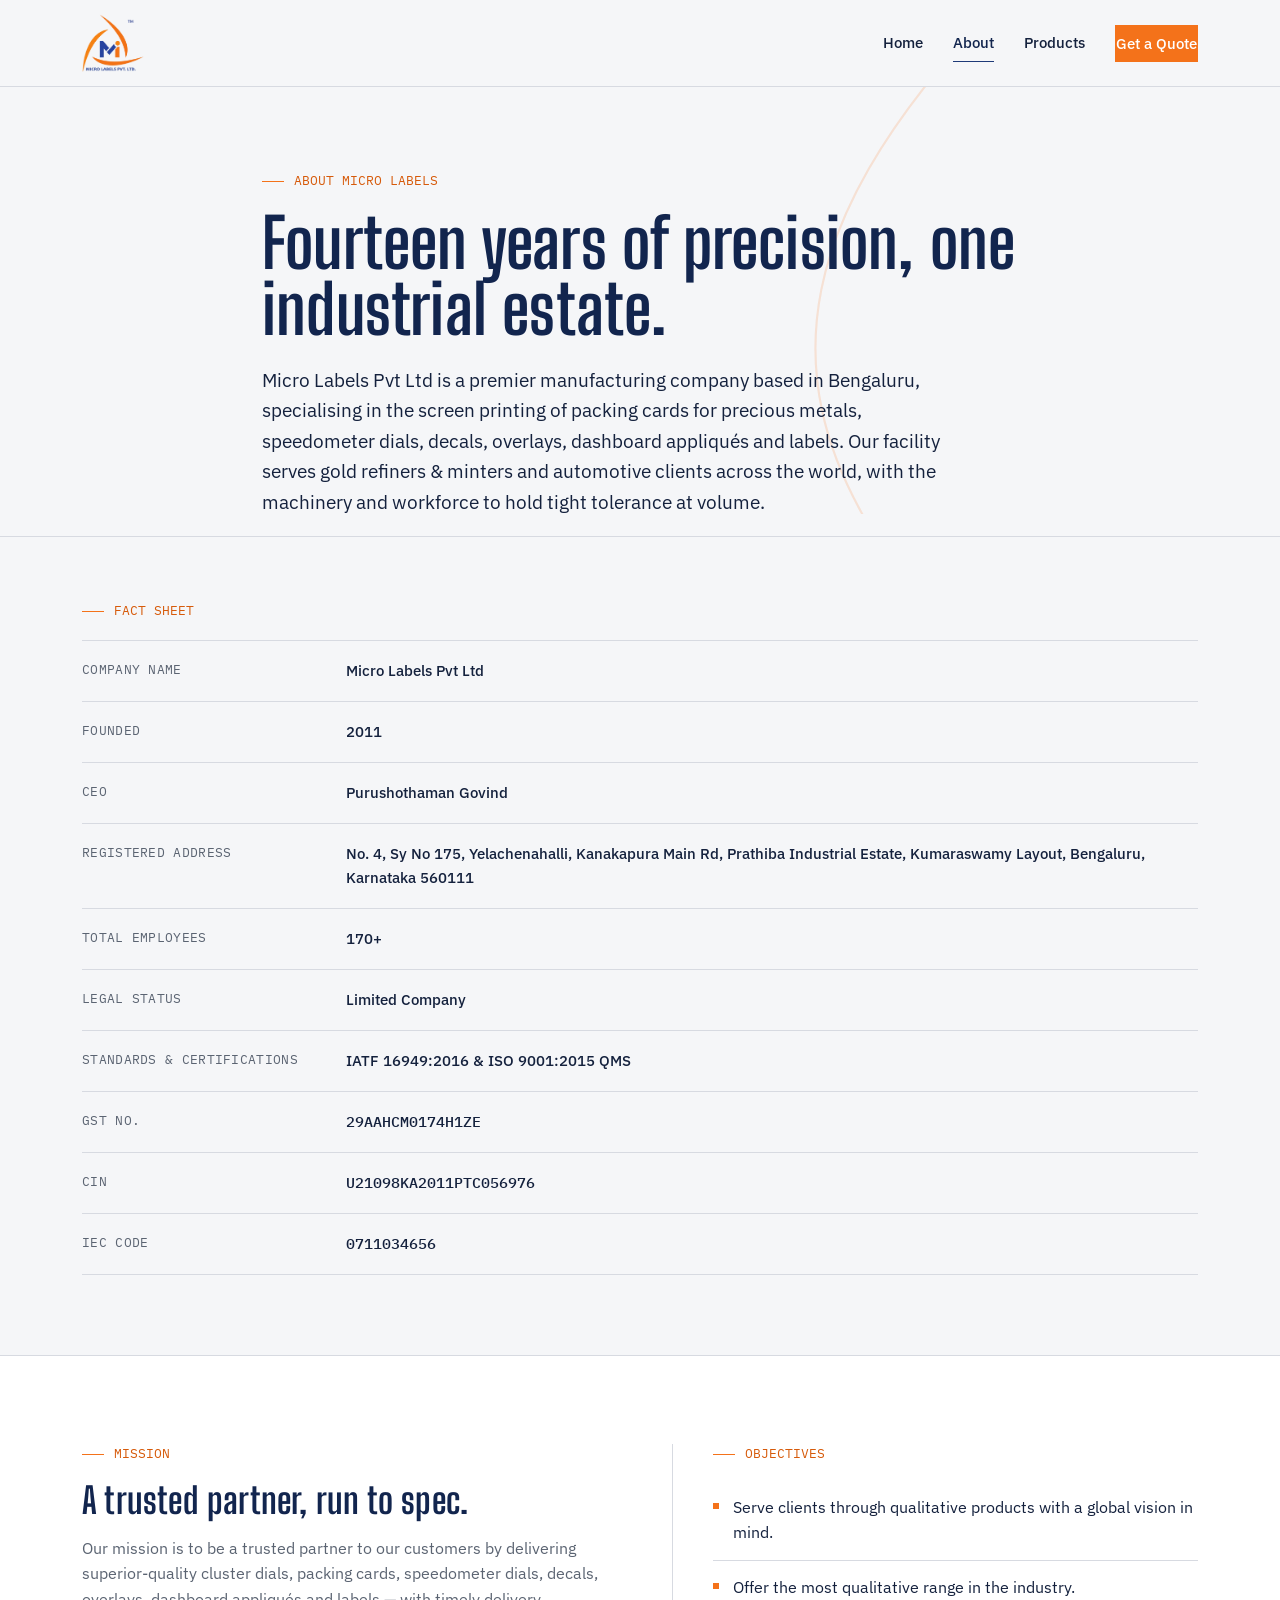
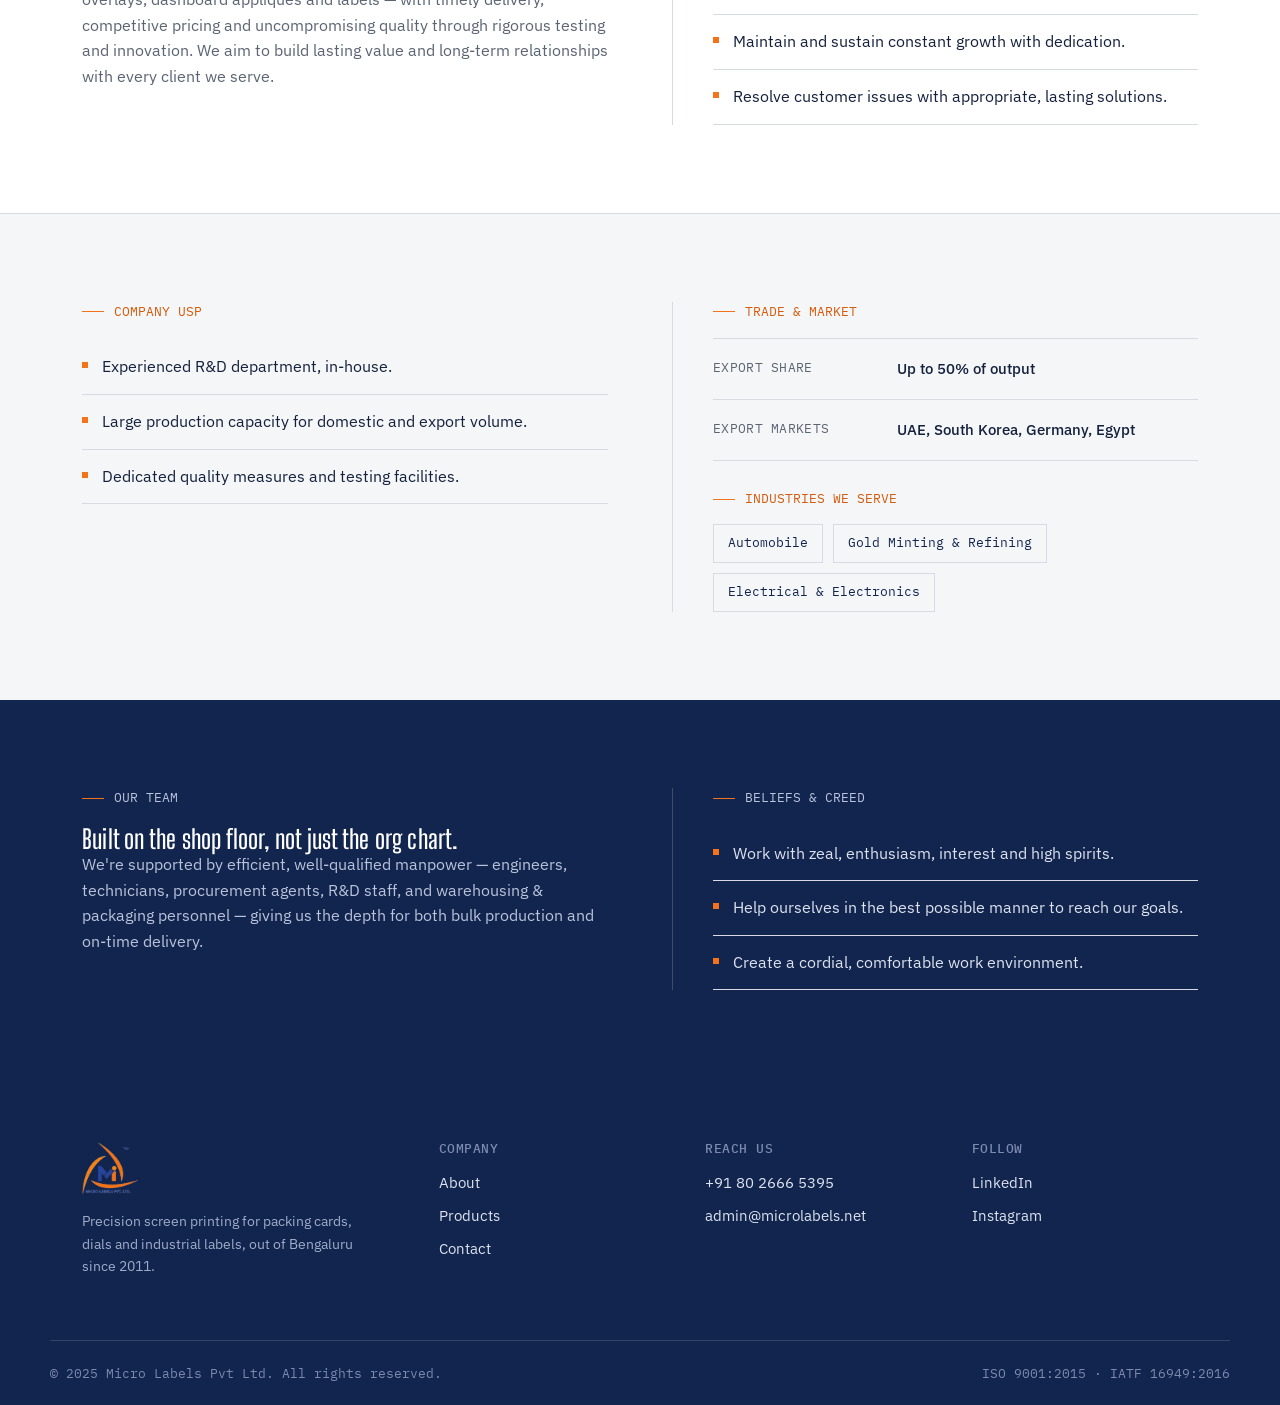
==== commit a028d703: "Add files via upload" ====
--- a/about.html
+++ b/about.html
@@ -12,8 +12,7 @@
 <header class="site-header">
   <div class="header-inner">
     <a class="brand" href="index.html">
-      <img class="brand-mark" src="logo.jpg" alt="Micro Labels Pvt Ltd">
-      <span class="brand-word">Micro Labels<small>PVT. LTD. &middot; EST. 2011</small></span>
+      <img class="brand-mark" src="logo-mark.png" alt="Micro Labels Pvt Ltd">
     </a>
     <nav class="site-nav">
       <a href="index.html">Home</a>
@@ -123,7 +122,7 @@
 <footer class="site-footer">
   <div class="wrap footer-grid">
     <div class="footer-brand">
-      <img class="footer-mark" src="logo.jpg" alt="Micro Labels Pvt Ltd">
+      <img class="footer-mark" src="logo-mark.png" alt="Micro Labels Pvt Ltd">
       <p>Precision screen printing for packing cards, dials and industrial labels, out of Bengaluru since 2011.</p>
     </div>
     <div class="footer-col">
--- a/style.css
+++ b/style.css
@@ -93,7 +93,7 @@
 .brand{
   display:flex; align-items:center; gap:12px;
 }
-.brand-mark{ height: 42px; width:auto; }
+.brand-mark{ height: 58px; width:auto; }
 .brand-word{
   font-family: var(--font-display);
   font-weight:700;
@@ -373,7 +373,7 @@
   padding-bottom: 48px;
   border-bottom: 1px solid rgba(255,255,255,0.14);
 }
-.footer-mark{ height: 34px; margin-bottom: 16px; }
+.footer-mark{ height: 52px; margin-bottom: 16px; }
 .footer-brand p{ color:#9FACC9; font-size: 14px; max-width: 34ch; }
 .footer-col h3{
   font-family: var(--font-mono);
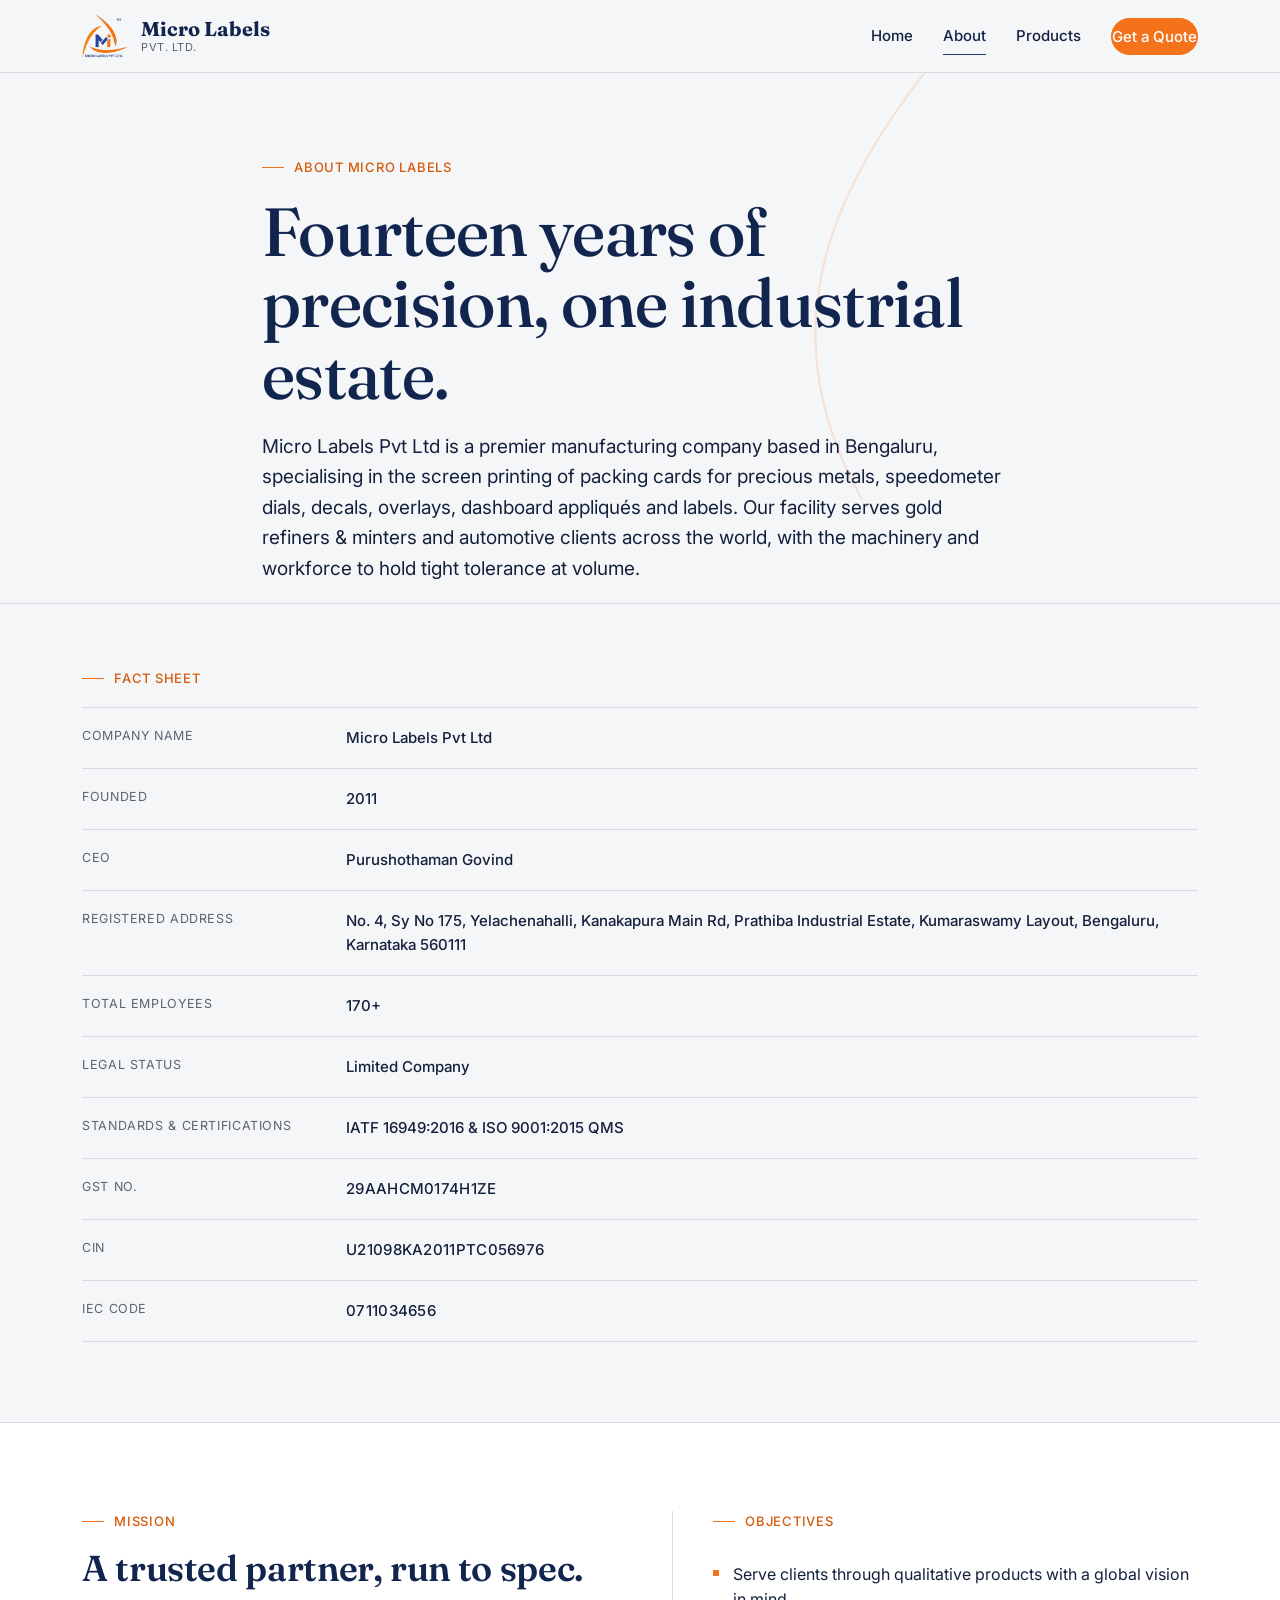
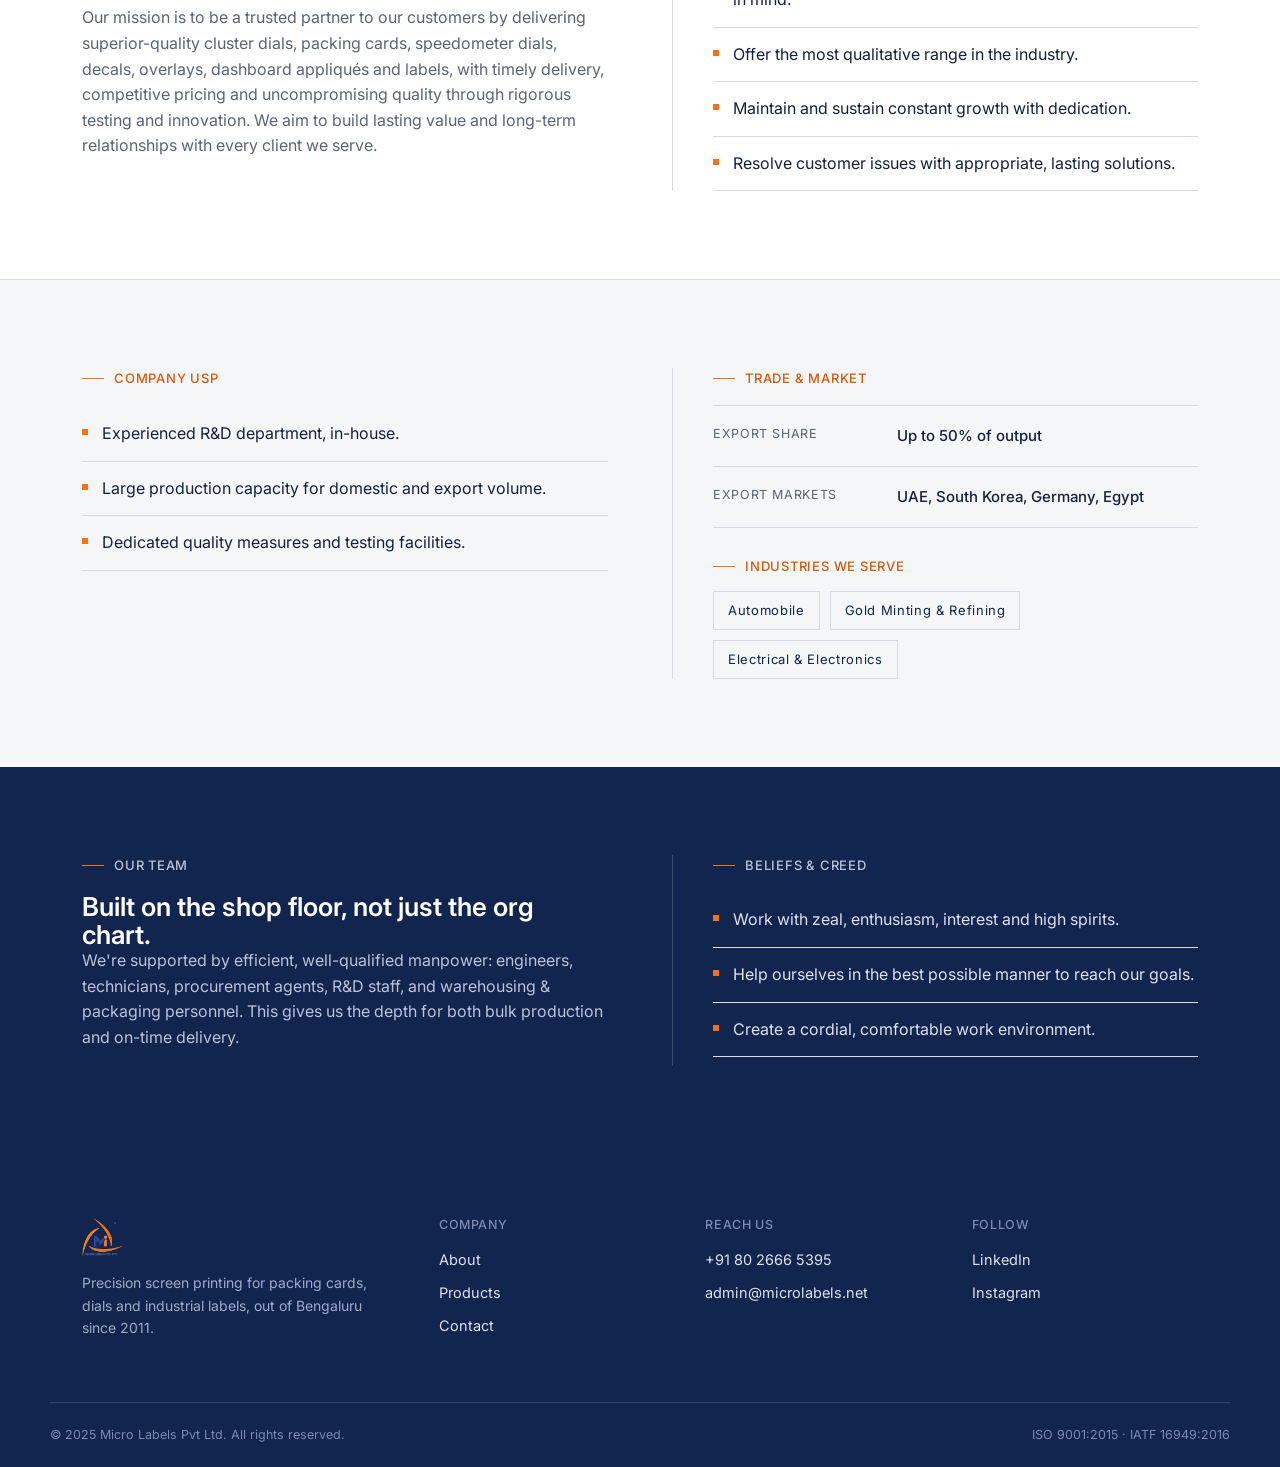
==== commit 00af2436: "Add files via upload" ====
--- a/about.html
+++ b/about.html
@@ -3,7 +3,7 @@
 <head>
 <meta charset="UTF-8">
 <meta name="viewport" content="width=device-width, initial-scale=1.0">
-<title>About &mdash; Micro Labels Pvt Ltd</title>
+<title>About &middot; Micro Labels Pvt Ltd</title>
 <meta name="description" content="Micro Labels Pvt Ltd, founded 2011 in Bengaluru: 170+ employees, ISO 9001:2015 and IATF 16949:2016 certified manufacturer of packing cards, dials and labels.">
 <link rel="stylesheet" href="style.css">
 </head>
@@ -13,6 +13,7 @@
   <div class="header-inner">
     <a class="brand" href="index.html">
       <img class="brand-mark" src="logo-mark.png" alt="Micro Labels Pvt Ltd">
+      <span class="brand-word">Micro Labels<small>PVT. LTD.</small></span>
     </a>
     <nav class="site-nav">
       <a href="index.html">Home</a>
@@ -57,7 +58,7 @@
     <div>
       <p class="eyebrow">MISSION</p>
       <h2 style="font-size:clamp(26px,3vw,36px);">A trusted partner, run to spec.</h2>
-      <p style="margin-top:18px;">Our mission is to be a trusted partner to our customers by delivering superior-quality cluster dials, packing cards, speedometer dials, decals, overlays, dashboard appliqu&eacute;s and labels &mdash; with timely delivery, competitive pricing and uncompromising quality through rigorous testing and innovation. We aim to build lasting value and long-term relationships with every client we serve.</p>
+      <p style="margin-top:18px;">Our mission is to be a trusted partner to our customers by delivering superior-quality cluster dials, packing cards, speedometer dials, decals, overlays, dashboard appliqu&eacute;s and labels, with timely delivery, competitive pricing and uncompromising quality through rigorous testing and innovation. We aim to build lasting value and long-term relationships with every client we serve.</p>
     </div>
     <div class="rule-left">
       <p class="eyebrow" style="margin-bottom:16px;">OBJECTIVES</p>
@@ -106,7 +107,7 @@
     <div>
       <p class="eyebrow">OUR TEAM</p>
       <h3>Built on the shop floor, not just the org chart.</h3>
-      <p>We're supported by efficient, well-qualified manpower &mdash; engineers, technicians, procurement agents, R&amp;D staff, and warehousing &amp; packaging personnel &mdash; giving us the depth for both bulk production and on-time delivery.</p>
+      <p>We're supported by efficient, well-qualified manpower: engineers, technicians, procurement agents, R&amp;D staff, and warehousing &amp; packaging personnel. This gives us the depth for both bulk production and on-time delivery.</p>
     </div>
     <div class="rule-left" style="border-color: rgba(255,255,255,0.18);">
       <p class="eyebrow">BELIEFS &amp; CREED</p>
--- a/style.css
+++ b/style.css
@@ -2,7 +2,7 @@
    Design concept: precision instrument. Hairline rules over card shadows,
    spec-sheet data typography, an arc motif echoing the logo's swoosh. */
 
-@import url('https://fonts.googleapis.com/css2?family=Big+Shoulders+Display:wght@500;600;700;800&family=IBM+Plex+Sans:wght@400;500;600&family=IBM+Plex+Mono:wght@400;500&display=swap');
+@import url('https://fonts.googleapis.com/css2?family=Fraunces:opsz,wght@9..144,400;9..144,500;9..144,600;9..144,700&family=Inter:wght@400;500;600;700&display=swap');
 
 :root{
   --navy: #1E3A78;
@@ -17,9 +17,9 @@
   --gold: #B08D3F;
   --muted: #5B6472;
 
-  --font-display: 'Big Shoulders Display', sans-serif;
-  --font-body: 'IBM Plex Sans', -apple-system, sans-serif;
-  --font-mono: 'IBM Plex Mono', monospace;
+  --font-display: 'Fraunces', Georgia, serif;
+  --font-body: 'Inter', -apple-system, sans-serif;
+  --font-mono: 'Inter', -apple-system, sans-serif;
 
   --container: 1180px;
 }
@@ -46,22 +46,24 @@
 
 h1,h2,h3{
   font-family: var(--font-display);
-  font-weight: 700;
-  line-height: 0.98;
+  font-weight: 600;
+  line-height: 1.05;
   margin: 0;
-  letter-spacing: 0.2px;
+  letter-spacing: -0.01em;
   color: var(--navy-deep);
 }
-h1{ font-size: clamp(48px, 7vw, 92px); }
-h2{ font-size: clamp(32px, 4vw, 48px); }
-h3{ font-size: clamp(22px, 2.4vw, 26px); font-weight:600; }
+h1{ font-size: clamp(46px, 6.6vw, 84px); font-weight: 500; }
+h2{ font-size: clamp(32px, 4vw, 46px); }
+h3{ font-size: clamp(22px, 2.4vw, 26px); font-weight:600; font-family: var(--font-body); letter-spacing:0; }
 p{ margin: 0 0 1em; color: var(--muted); max-width: 62ch; }
 .lede{ font-size: 19px; color: var(--ink); }
 
-.mono{ font-family: var(--font-mono); }
+.mono{ font-family: var(--font-mono); letter-spacing: 0.02em; }
 .eyebrow{
   font-family: var(--font-mono);
+  font-weight: 500;
   font-size: 13px;
+  letter-spacing: 0.06em;
   color: var(--orange-deep);
   display:flex;
   align-items:center;
@@ -93,7 +95,7 @@
 .brand{
   display:flex; align-items:center; gap:12px;
 }
-.brand-mark{ height: 58px; width:auto; }
+.brand-mark{ height: 44px; width:auto; }
 .brand-word{
   font-family: var(--font-display);
   font-weight:700;
@@ -127,8 +129,9 @@
   color: #fff !important;
   font-weight:600;
   font-size:15px;
-  padding: 11px 22px;
+  padding: 11px 26px;
   border: 1px solid var(--orange);
+  border-radius: 999px;
   transition: background .15s ease, transform .1s ease;
 }
 .btn:hover{ background: var(--orange-deep); border-color: var(--orange-deep); }
@@ -193,16 +196,30 @@
   margin:0; position:relative; overflow:hidden;
   border: 1px solid var(--steel-line);
   background: var(--surface);
+  display:flex; flex-direction:column;
 }
 .hero-visual figure:nth-child(1){ grid-row: 1 / 3; }
+.hero-visual .img-wrap{
+  flex:1;
+  display:flex; align-items:center; justify-content:center;
+  padding: 18px;
+  min-height: 0;
+  background:
+    linear-gradient(90deg, var(--steel) 1px, transparent 1px) 0 0/24px 24px,
+    linear-gradient(0deg, var(--steel) 1px, transparent 1px) 0 0/24px 24px,
+    var(--surface);
+}
 .hero-visual img{
-  width:100%; height:100%; object-fit: cover;
+  max-width:100%; max-height:100%;
+  width:auto; height:auto;
+  object-fit: contain;
 }
 .hero-visual figcaption{
-  position:absolute; left:0; bottom:0; right:0;
-  background: linear-gradient(0deg, rgba(18,37,78,0.86), transparent);
-  color:#fff; font-family: var(--font-mono); font-size:12px;
-  padding: 10px 12px;
+  border-top: 1px solid var(--steel-line);
+  background: var(--surface);
+  color: var(--muted);
+  font-family: var(--font-mono); font-size:12px;
+  padding: 10px 14px;
 }
 
 /* ---------- sections ---------- */
@@ -373,7 +390,7 @@
   padding-bottom: 48px;
   border-bottom: 1px solid rgba(255,255,255,0.14);
 }
-.footer-mark{ height: 52px; margin-bottom: 16px; }
+.footer-mark{ height: 38px; margin-bottom: 16px; }
 .footer-brand p{ color:#9FACC9; font-size: 14px; max-width: 34ch; }
 .footer-col h3{
   font-family: var(--font-mono);
@@ -389,6 +406,18 @@
   display:flex; justify-content:space-between; align-items:center;
   padding: 22px 0; flex-wrap:wrap; gap:10px;
   font-family: var(--font-mono); font-size: 12.5px; color: #7C8AB0;
+}
+
+/* refined tracking for small caption-style labels, now that they're set in Inter rather than mono */
+.cert-strip .cert-label,
+.spec-index,
+.stat .label,
+.fact-row dt,
+.contact-row .k,
+.footer-col h3,
+.pill,
+.hero-visual figcaption{
+  letter-spacing: 0.05em;
 }
 
 /* responsive */
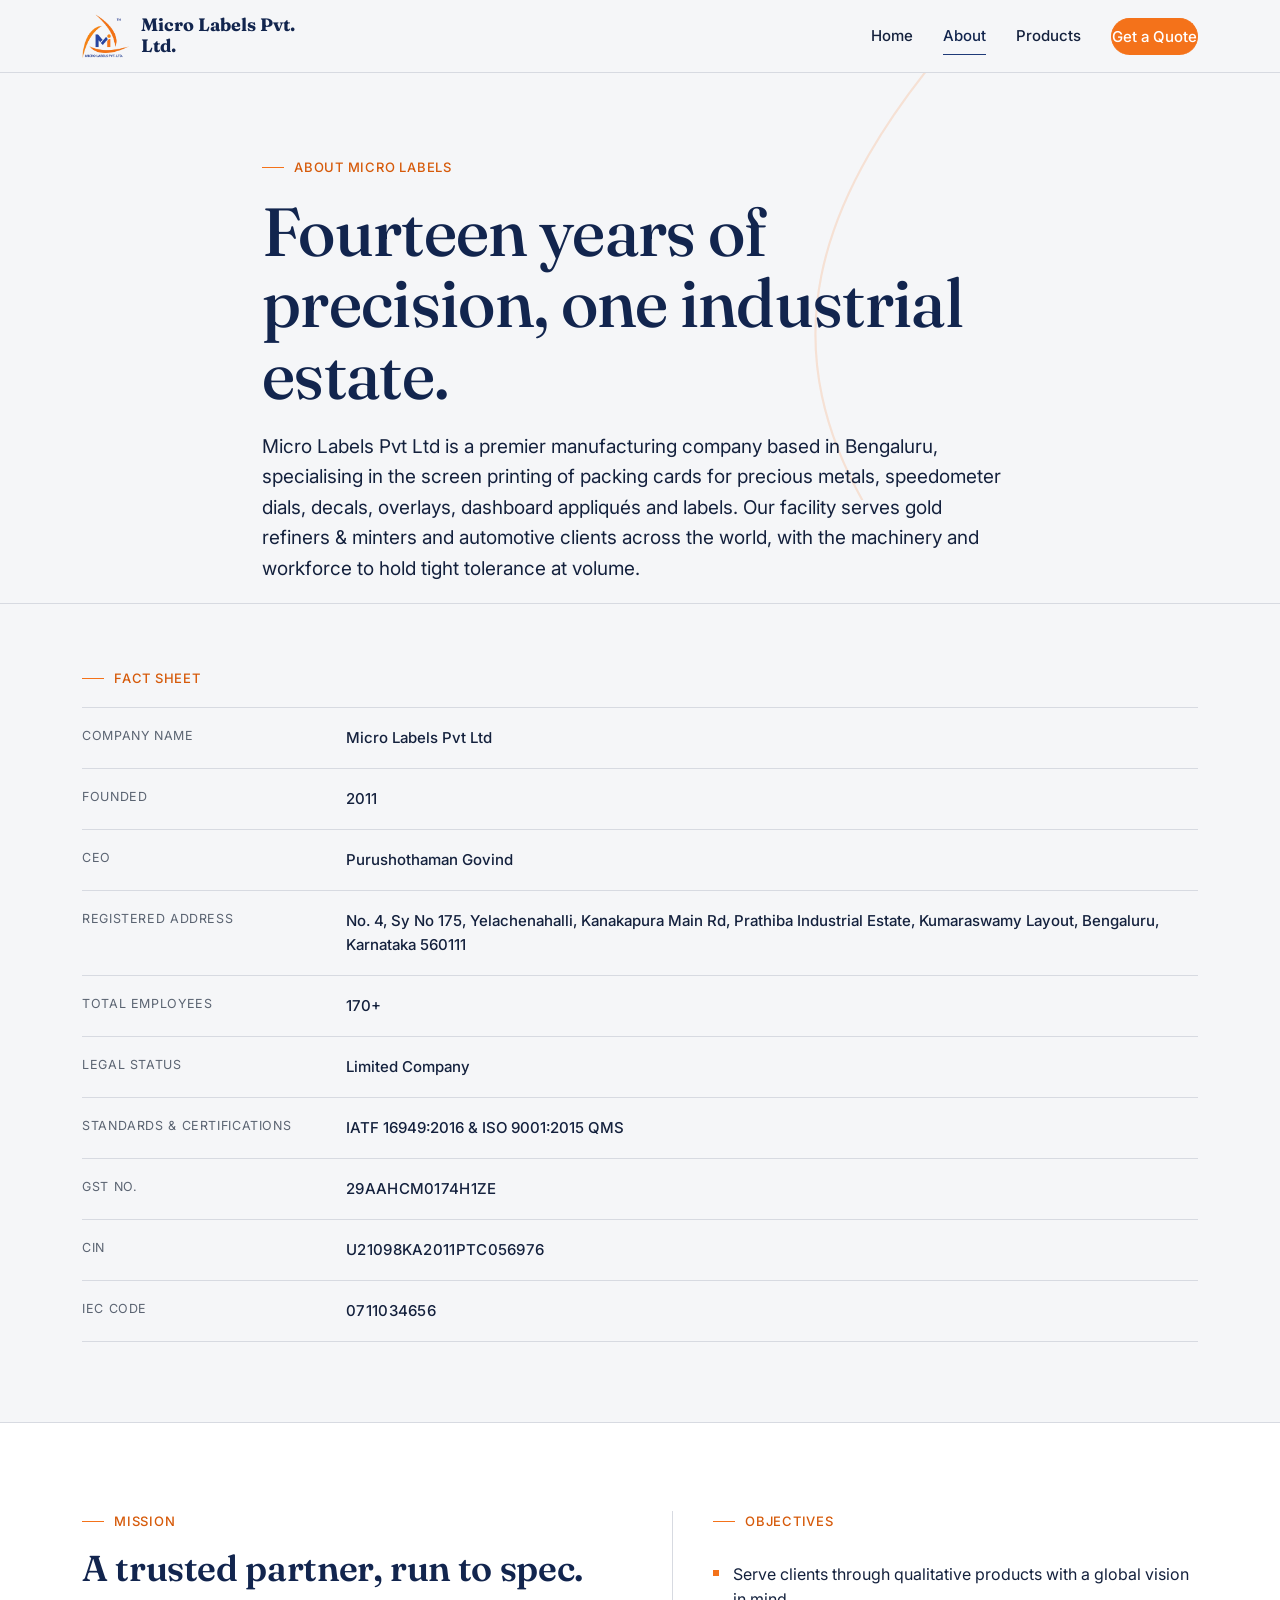
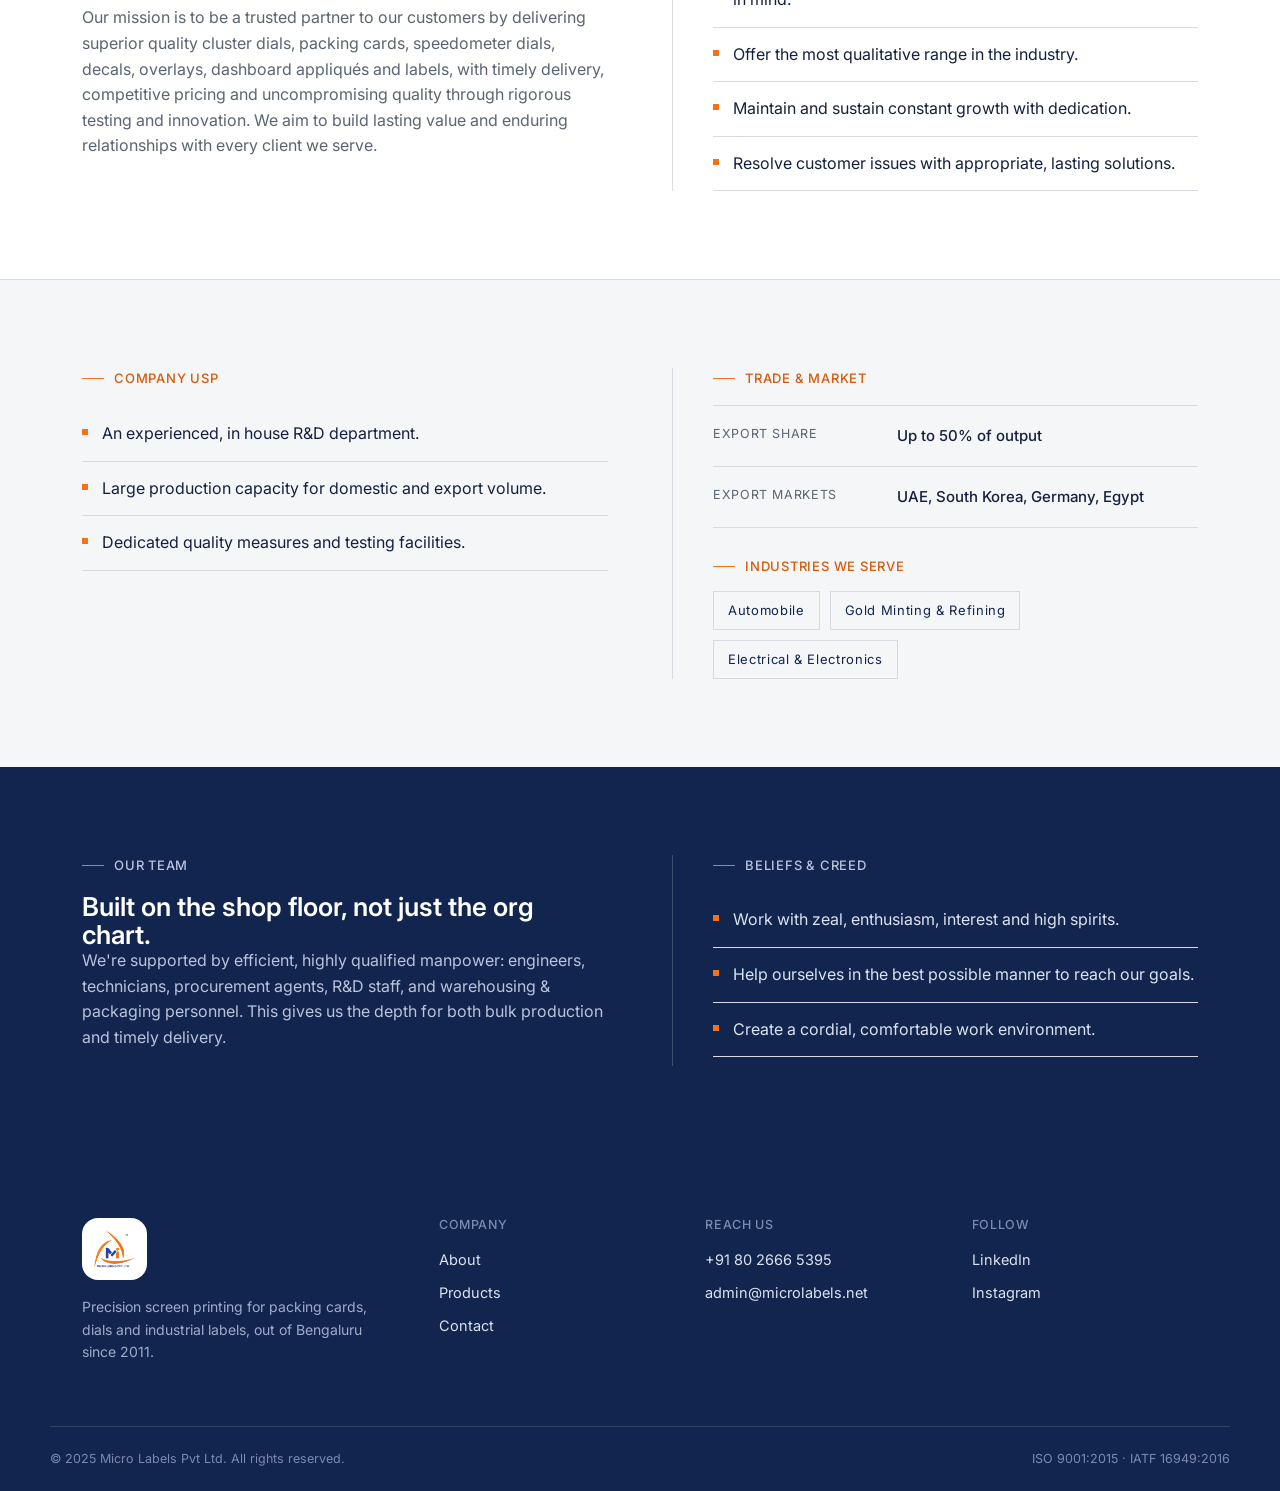
==== commit ae671263: "Add files via upload" ====
--- a/about.html
+++ b/about.html
@@ -13,7 +13,7 @@
   <div class="header-inner">
     <a class="brand" href="index.html">
       <img class="brand-mark" src="logo-mark.png" alt="Micro Labels Pvt Ltd">
-      <span class="brand-word">Micro Labels<small>PVT. LTD.</small></span>
+      <span class="brand-word">Micro Labels Pvt. Ltd.</span>
     </a>
     <nav class="site-nav">
       <a href="index.html">Home</a>
@@ -58,7 +58,7 @@
     <div>
       <p class="eyebrow">MISSION</p>
       <h2 style="font-size:clamp(26px,3vw,36px);">A trusted partner, run to spec.</h2>
-      <p style="margin-top:18px;">Our mission is to be a trusted partner to our customers by delivering superior-quality cluster dials, packing cards, speedometer dials, decals, overlays, dashboard appliqu&eacute;s and labels, with timely delivery, competitive pricing and uncompromising quality through rigorous testing and innovation. We aim to build lasting value and long-term relationships with every client we serve.</p>
+      <p style="margin-top:18px;">Our mission is to be a trusted partner to our customers by delivering superior quality cluster dials, packing cards, speedometer dials, decals, overlays, dashboard appliqu&eacute;s and labels, with timely delivery, competitive pricing and uncompromising quality through rigorous testing and innovation. We aim to build lasting value and enduring relationships with every client we serve.</p>
     </div>
     <div class="rule-left">
       <p class="eyebrow" style="margin-bottom:16px;">OBJECTIVES</p>
@@ -77,7 +77,7 @@
     <div>
       <p class="eyebrow">COMPANY USP</p>
       <ul class="list-plain">
-        <li>Experienced R&amp;D department, in-house.</li>
+        <li>An experienced, in house R&amp;D department.</li>
         <li>Large production capacity for domestic and export volume.</li>
         <li>Dedicated quality measures and testing facilities.</li>
       </ul>
@@ -107,7 +107,7 @@
     <div>
       <p class="eyebrow">OUR TEAM</p>
       <h3>Built on the shop floor, not just the org chart.</h3>
-      <p>We're supported by efficient, well-qualified manpower: engineers, technicians, procurement agents, R&amp;D staff, and warehousing &amp; packaging personnel. This gives us the depth for both bulk production and on-time delivery.</p>
+      <p>We're supported by efficient, highly qualified manpower: engineers, technicians, procurement agents, R&amp;D staff, and warehousing &amp; packaging personnel. This gives us the depth for both bulk production and timely delivery.</p>
     </div>
     <div class="rule-left" style="border-color: rgba(255,255,255,0.18);">
       <p class="eyebrow">BELIEFS &amp; CREED</p>
@@ -123,7 +123,7 @@
 <footer class="site-footer">
   <div class="wrap footer-grid">
     <div class="footer-brand">
-      <img class="footer-mark" src="logo-mark.png" alt="Micro Labels Pvt Ltd">
+      <div class="footer-mark-badge"><img class="footer-mark" src="logo-mark.png" alt="Micro Labels Pvt Ltd"></div>
       <p>Precision screen printing for packing cards, dials and industrial labels, out of Bengaluru since 2011.</p>
     </div>
     <div class="footer-col">
--- a/style.css
+++ b/style.css
@@ -99,10 +99,10 @@
 .brand-word{
   font-family: var(--font-display);
   font-weight:700;
-  font-size: 20px;
-  line-height:1;
+  font-size: 18px;
+  line-height:1.15;
   color: var(--navy-deep);
-  display:flex; flex-direction:column;
+  max-width: 180px;
 }
 .brand-word small{
   font-family: var(--font-mono);
@@ -390,7 +390,15 @@
   padding-bottom: 48px;
   border-bottom: 1px solid rgba(255,255,255,0.14);
 }
-.footer-mark{ height: 38px; margin-bottom: 16px; }
+.footer-mark-badge{
+  display:inline-flex;
+  align-items:center; justify-content:center;
+  background: #fff;
+  border-radius: 16px;
+  padding: 12px;
+  margin-bottom: 16px;
+}
+.footer-mark{ height: 38px; display:block; margin-bottom:0; }
 .footer-brand p{ color:#9FACC9; font-size: 14px; max-width: 34ch; }
 .footer-col h3{
   font-family: var(--font-mono);
